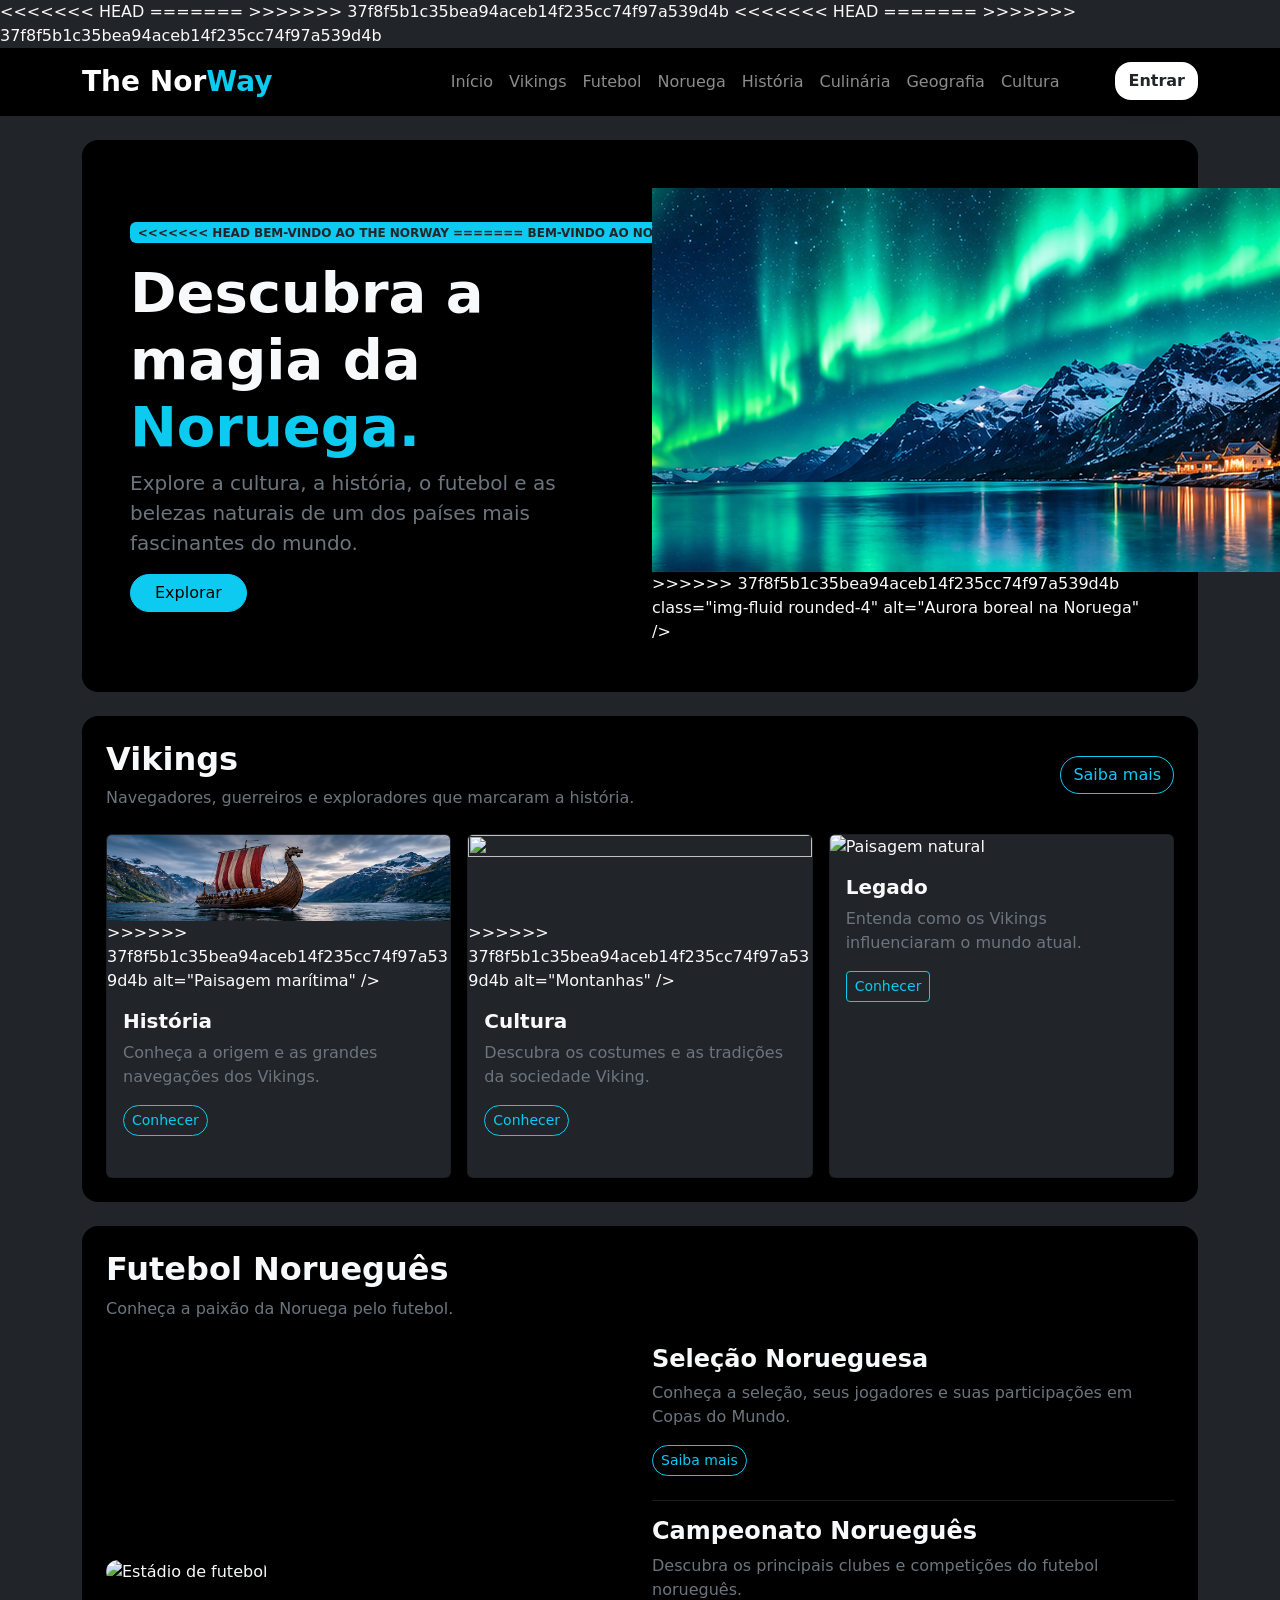
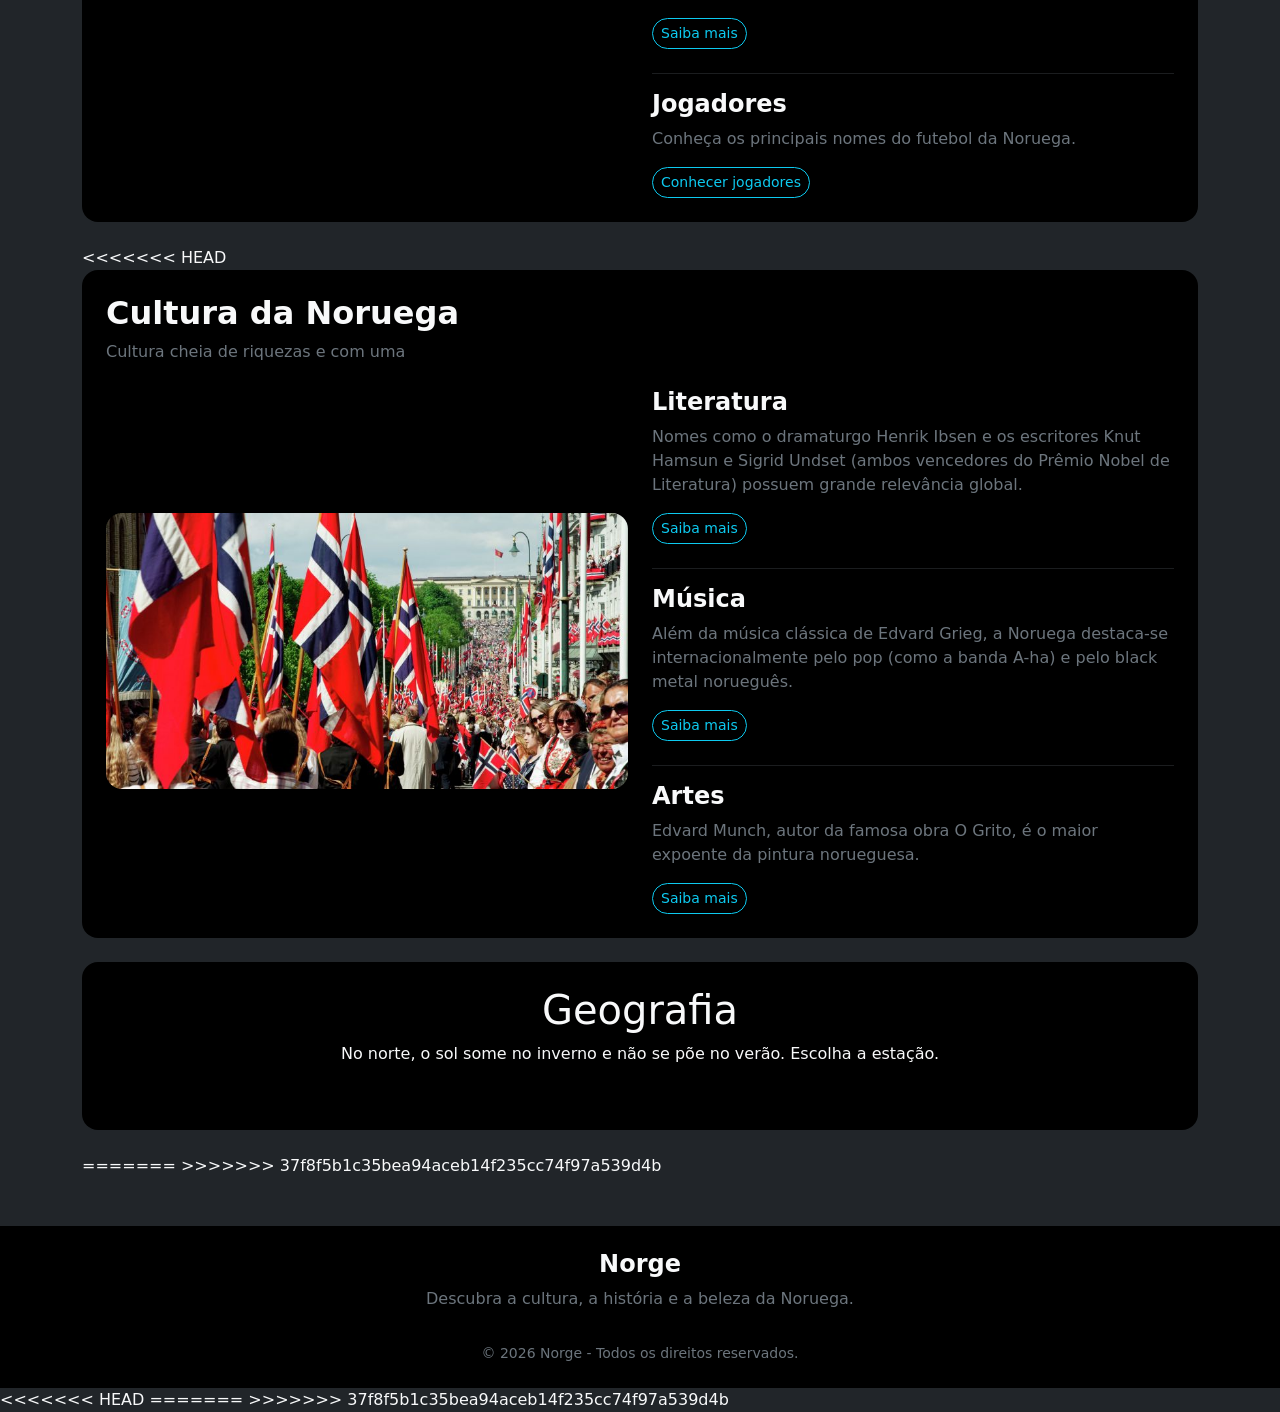
==== index.html @ 4874304b "Atualizando o site" ====
<!doctype html>
<html lang="pt-BR">
<head>
    <meta charset="UTF-8" />
    <meta name="viewport" content="width=device-width, initial-scale=1.0" />
<<<<<<< HEAD
    <title>The NorWay | Descubra a Noruega</title>
=======
    <title>Norge | Descubra a Noruega</title>
>>>>>>> 37f8f5b1c35bea94aceb14f235cc74f97a539d4b
    <link
    href="./bootstrap/css/bootstrap.min.css"
    rel="stylesheet"
    />
    <link rel="stylesheet" href="./assets/css/style.css">
<<<<<<< HEAD
    <link rel="preconnect" href="https://fonts.googleapis.com">
    <link rel="preconnect" href="https://fonts.gstatic.com" crossorigin>
    <link href="https://fonts.googleapis.com/css2?family=Bangers&family=Noto+Sans+Linear+B&display=swap" rel="stylesheet">
=======
>>>>>>> 37f8f5b1c35bea94aceb14f235cc74f97a539d4b
</head>
<body class="bg-dark text-light">
    <!-- MENU -->
    <nav class="navbar navbar-expand-lg navbar-dark bg-black">
    <div class="container">
        <a class="navbar-brand fw-bold fs-3" href="#inicio">
        <i class="bi bi-compass text-info"></i>
        <span>The Nor<span class="text-info">Way</span>
        </a>

        <button
        class="navbar-toggler"
        type="button"
        data-bs-toggle="collapse"
        data-bs-target="#menu"
        >
        <span class="navbar-toggler-icon"></span>
        </button>

        <div class="collapse navbar-collapse" id="menu">
        <ul class="navbar-nav ms-auto">
            <li class="nav-item">
            <a class="nav-link" href="#inicio">Início</a>
            </li>
            <li class="nav-item">
            <a class="nav-link" href="#vikings">Vikings</a>
            </li>
            <li class="nav-item">
            <a class="nav-link" href="#futebol">Futebol</a>
            </li>
            <li class="nav-item">
            <a class="nav-link" href="#noruega">Noruega</a>
            </li>
            <li class="nav-item">
            <a class="nav-link" href="#historia">História</a>
            </li>
            <li class="nav-item">
                <a href="#Culinaria" class="nav-link">Culinária</a>
            </li>
            <li class="nav-item">
                <a href="#geografia" class="nav-link">Geografia</a>
            </li>
            <li class="nav-item">
                <a href="#cultura" class="nav-link">Cultura</a>
            </li>
            <li class="nav-item">
                <a id="botaoEntrar"
        href="./criarConta.html"
        class="entrar btn shadow bg-white rounded-4 fw-bold ms-5">
        Entrar
    </a>
    <!-- Aparece quando está logado -->
    <div class="dropdown" id="areaUsuario" style="display: none;">
        <button class="icone-usuario"
            type="button"
            data-bs-toggle="dropdown"
            aria-expanded="false"
            aria-label="Abrir menu do usuário">
            <i class="bi bi-person"></i>
    </button>
        <div class="dropdown-menu dropdown-menu-end p-3 menu-usuario">
            <h6 id="nomeCliente">Olá!</h6>
            <p id="emailCliente" class="text-muted small"></p>
            <hr>
            <button class="dropdown-item text-danger"
                type="button"
                onclick="sairDaConta()">
                <i class="bi bi-box-arrow-right me-2"></i>
                Sair da conta
            </button>
            </li>
        </ul>
        </div>
    </div>
    </nav>
    <main class="container my-4">
    <!-- BANNER PRINCIPAL -->
    <section id="inicio" class="bg-black rounded-4 p-4 p-md-5 mb-4">
        <div class="row align-items-center g-4">
        <div class="col-md-6">
            <span class="badge bg-info text-dark mb-3">
<<<<<<< HEAD
            BEM-VINDO AO THE NORWAY
=======
            BEM-VINDO AO NORGE
>>>>>>> 37f8f5b1c35bea94aceb14f235cc74f97a539d4b
            </span>
            <h1 class="display-4 fw-bold">
            Descubra a magia da
            <span class="text-info">Noruega.</span>
            </h1>
            <p class="text-secondary fs-5">
            Explore a cultura, a história, o futebol e as belezas naturais de
            um dos países mais fascinantes do mundo.
            </p>
            <a href="#vikings" class="btn btn-info rounded-pill px-4">
            Explorar <i class="bi bi-arrow-right"></i>
            </a>
        </div>
        <div class="col-md-6">
            <img
<<<<<<< HEAD
            src="./assets/img/01_aurora_boreal_no_fiorde.png"
=======
            src="https://images.unsplash.com/photo-1531366936337-7c912a4589a7?auto=format&fit=crop&w=1000&q=80"
>>>>>>> 37f8f5b1c35bea94aceb14f235cc74f97a539d4b
            class="img-fluid rounded-4"
            alt="Aurora boreal na Noruega"
            />
        </div>
        </div>
    </section>
    <!-- SEÇÃO VIKINGS -->
    <section id="vikings" class="bg-black rounded-4 p-4 mb-4">
        <div
        class="d-flex justify-content-between align-items-center flex-wrap gap-3 mb-4"
        >
        <div>
            <h2 class="fw-bold">
            <i class="bi bi-shield-shaded text-info"></i>
            Vikings
            </h2>
            <p class="text-secondary mb-0">
            Navegadores, guerreiros e exploradores que marcaram a história.
            </p>
        </div>
        <a href="#" class="btn btn-outline-info rounded-pill"> Saiba mais </a>
        </div>
        <div class="row g-3">
        <div class="col-12 col-md-4">
            <div class="card bg-dark text-light h-100">
            <img
<<<<<<< HEAD
                src="./assets/img/02_navio_viking_no_fiorde.png"
                class="card-img-top h-25"
=======
                src="https://images.unsplash.com/photo-1518837695005-2083093ee35b?auto=format&fit=crop&w=700&q=80"
                class="card-img-top"
>>>>>>> 37f8f5b1c35bea94aceb14f235cc74f97a539d4b
                alt="Paisagem marítima"
            />
            <div class="card-body">
                <h5 class="card-title fw-bold">História</h5>
                <p class="card-text text-secondary">
                Conheça a origem e as grandes navegações dos Vikings.
                </p>
                <a href="#" class="btn btn-outline-info btn-sm rounded-pill"> Conhecer </a>
            </div>
            </div>
        </div>
        <div class="col-12 col-md-4">
            <div class="card bg-dark text-light h-100">
            <img
                src="https://images.unsplash.com/photo-1519681393784-d120267933ba?auto=format&fit=crop&w=700&q=80"
<<<<<<< HEAD
                class="card-img-top h-25"
=======
                class="card-img-top"
>>>>>>> 37f8f5b1c35bea94aceb14f235cc74f97a539d4b
                alt="Montanhas"
            />
            <div class="card-body">
                <h5 class="card-title fw-bold">Cultura</h5>
                <p class="card-text text-secondary">
                Descubra os costumes e as tradições da sociedade Viking.
                </p>
                <a href="#" class="btn btn-outline-info btn-sm rounded-pill"> Conhecer </a>
            </div>
            </div>
        </div>
        <div class="col-12 col-md-4">
            <div class="card bg-dark text-light h-100">
            <img
                src="https://images.unsplash.com/photo-1500530855697-b586d89ba3ee?auto=format&fit=crop&w=700&q=80"
                class="card-img-top"
                alt="Paisagem natural"
            />
            <div class="card-body">
                <h5 class="card-title fw-bold">Legado</h5>
                <p class="card-text text-secondary">
                Entenda como os Vikings influenciaram o mundo atual.
                </p>
                <a href="#" class="btn btn-outline-info btn-sm"> Conhecer </a>
            </div>
            </div>
        </div>
        </div>
    </section>
    <!-- SEÇÃO FUTEBOL -->
    <section id="futebol" class="bg-black rounded-4 p-4 mb-4">
        <div class="mb-4">
        <h2 class="fw-bold">
            <i class="bi bi-dribbble text-info"></i>
            Futebol Norueguês
        </h2>
        <p class="text-secondary">
            Conheça a paixão da Noruega pelo futebol.
        </p>
        </div>
        <div class="row align-items-center g-4">
        <div class="col-md-6">
            <img
            src="https://images.unsplash.com/photo-1522778119026-d647f0596c20?auto=format&fit=crop&w=1000&q=80"
            class="img-fluid rounded-4"
            alt="Estádio de futebol"
            />
        </div>
        <div class="col-md-6">
            <div class="mb-4">
            <h4 class="fw-bold">Seleção Norueguesa</h4>
            <p class="text-secondary">
                Conheça a seleção, seus jogadores e suas participações em Copas
                do Mundo.
            </p>
            <a href="#" class="btn btn-outline-info btn-sm rounded-pill"> Saiba mais </a>
            </div>
            <hr class="border-secondary" />
            <div class="mb-4">
            <h4 class="fw-bold">Campeonato Norueguês</h4>
            <p class="text-secondary">
                Descubra os principais clubes e competições do futebol
                norueguês.
            </p>
            <a href="#" class="btn btn-outline-info btn-sm rounded-pill"> Saiba mais </a>
            </div>
            <hr class="border-secondary" />
            <div>
            <h4 class="fw-bold">Jogadores</h4>
            <p class="text-secondary">
                Conheça os principais nomes do futebol da Noruega.
            </p>
            <a href="./jogadores.html" class="btn btn-outline-info btn-sm rounded-pill">
                Conhecer jogadores
            </a>
            </div>
        </div>
        </div>
    </section>
<<<<<<< HEAD
    <section id="cultura" class="bg-black rounded-4 p-4 mb-4">
        <div class="mb-4">
        <h2 class="fw-bold">
            <i class="bi bi-dribbble text-info"></i>
            Cultura da Noruega
        </h2>
        <p class="text-secondary">
            Cultura cheia de riquezas e com uma
        </p>
        </div>
        <div class="row align-items-center g-4">
        <div class="col-md-6">
            <img
            src="./assets/img/17demaio.jpg"
            class="img-fluid rounded-4"
            alt="Estádio de futebol"
            />
        </div>
        <div class="col-md-6">
            <div class="mb-4">
            <h4 class="fw-bold">Literatura</h4>
            <p class="text-secondary">
                Nomes como o dramaturgo Henrik Ibsen e os escritores Knut Hamsun e Sigrid Undset (ambos vencedores do Prêmio Nobel de Literatura) possuem grande relevância global.
            </p>
            <a href="./Literatura.html" class="btn btn-outline-info btn-sm rounded-pill"> Saiba mais </a>
            </div>
            <hr class="border-secondary" />
            <div class="mb-4">
            <h4 class="fw-bold">Música</h4>
            <p class="text-secondary">
                Além da música clássica de Edvard Grieg, a Noruega destaca-se internacionalmente pelo pop (como a banda A-ha) e pelo black metal norueguês.
            </p>
            <a href="#" class="btn btn-outline-info btn-sm rounded-pill"> Saiba mais </a>
            </div>
            <hr class="border-secondary" />
            <div>
            <h4 class="fw-bold">Artes</h4>
            <p class="text-secondary">
                Edvard Munch, autor da famosa obra O Grito, é o maior expoente da pintura norueguesa.
            </p>
            <a href="" class="btn btn-outline-info btn-sm rounded-pill">
                Saiba mais
            </a>
            </div>
        </div>
        </div>
    </section>
    <section class="bg-black rounded-4 p-4 mb-4">
        <div class="mb-4">
            <div class="d-flex justify-content-center align-items-center">
                <h1 class="">Geografia</h1>
            </div>
            <div class="justify-content-center d-flex">
                <p>No norte, o sol some no inverno e não se põe no verão. Escolha a estação.</p>
            </div>
            <div class="card-body">

            </div>
        </div>
    </section>
=======
>>>>>>> 37f8f5b1c35bea94aceb14f235cc74f97a539d4b
    <!-- CONTINUE AQUI:
            NORUEGA NO GERAL
            HISTÓRIA
            JOGADORES
        -->
    </main>
    <!-- RODAPÉ -->
    <footer class="bg-black text-center p-4 mt-5">
    <h4 class="fw-bold"><i class="bi bi-compass text-info"></i> Norge</h4>
    <p class="text-secondary mb-3">
        Descubra a cultura, a história e a beleza da Noruega.
    </p>
    <div class="d-flex justify-content-center gap-4 mb-3">
        <a href="#" class="text-light">
        <i class="bi bi-instagram fs-4"></i>
        </a>
        <a href="#" class="text-light">
        <i class="bi bi-youtube fs-4"></i>
        </a>
        <a href="#" class="text-light">
        <i class="bi bi-twitter-x fs-4"></i>
        </a>
    </div>
    <p class="text-secondary small mb-0">
        © 2026 Norge - Todos os direitos reservados.
    </p>
    </footer>
<<<<<<< HEAD
    <script src="./assets/js/script.js"></script>
=======
>>>>>>> 37f8f5b1c35bea94aceb14f235cc74f97a539d4b
</body>
</html>
---- assets/css/style.css ----
<<<<<<< HEAD
body{
    background-color: #212221;
}
.image{
    height: 25rem;
}
.noto-sans-linear-b-regular {
    font-family: "Noto Sans Linear B", sans-serif;
    font-weight: 400;
    font-style: normal;
}
.titulo{
    font-family: "Bangers", system-ui;
    font-size: 5rem;
}
.bangers-regular {
    font-family: "Bangers", system-ui;
    font-weight: 400;
    font-style: normal;
}
.fonte{
    font-family: "Oswald", sans-serif;
    font-size: 1em;
}
.lin{
    background-color: black;
    height: 15px;
}
.bbh-bogle-regular {
    font-family: "BBH Bogle", sans-serif;
    font-weight: 400;
    font-style: normal;
}
.fonte02{
    font-family: "BBH Bogle", sans-serif;  
}
.botaoInicio{
    cursor: pointer;
}
=======
>>>>>>> 37f8f5b1c35bea94aceb14f235cc74f97a539d4b
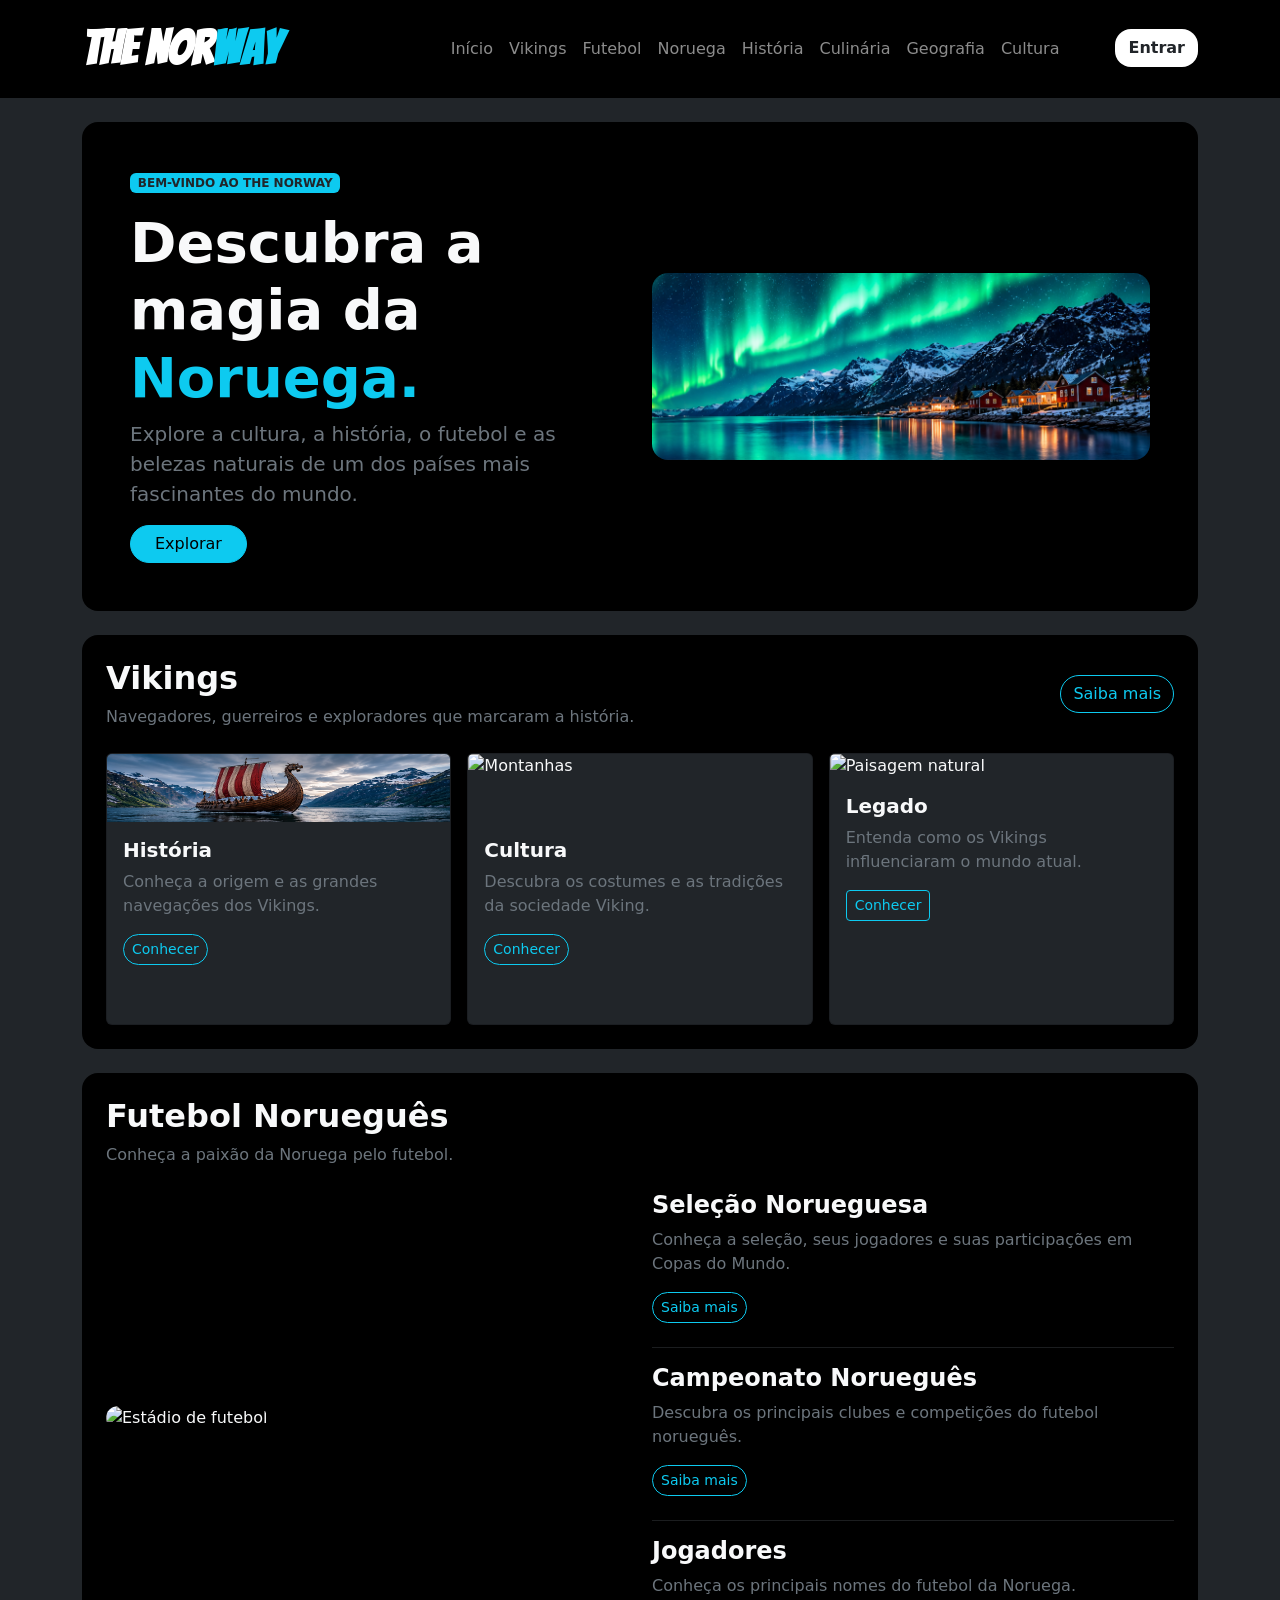
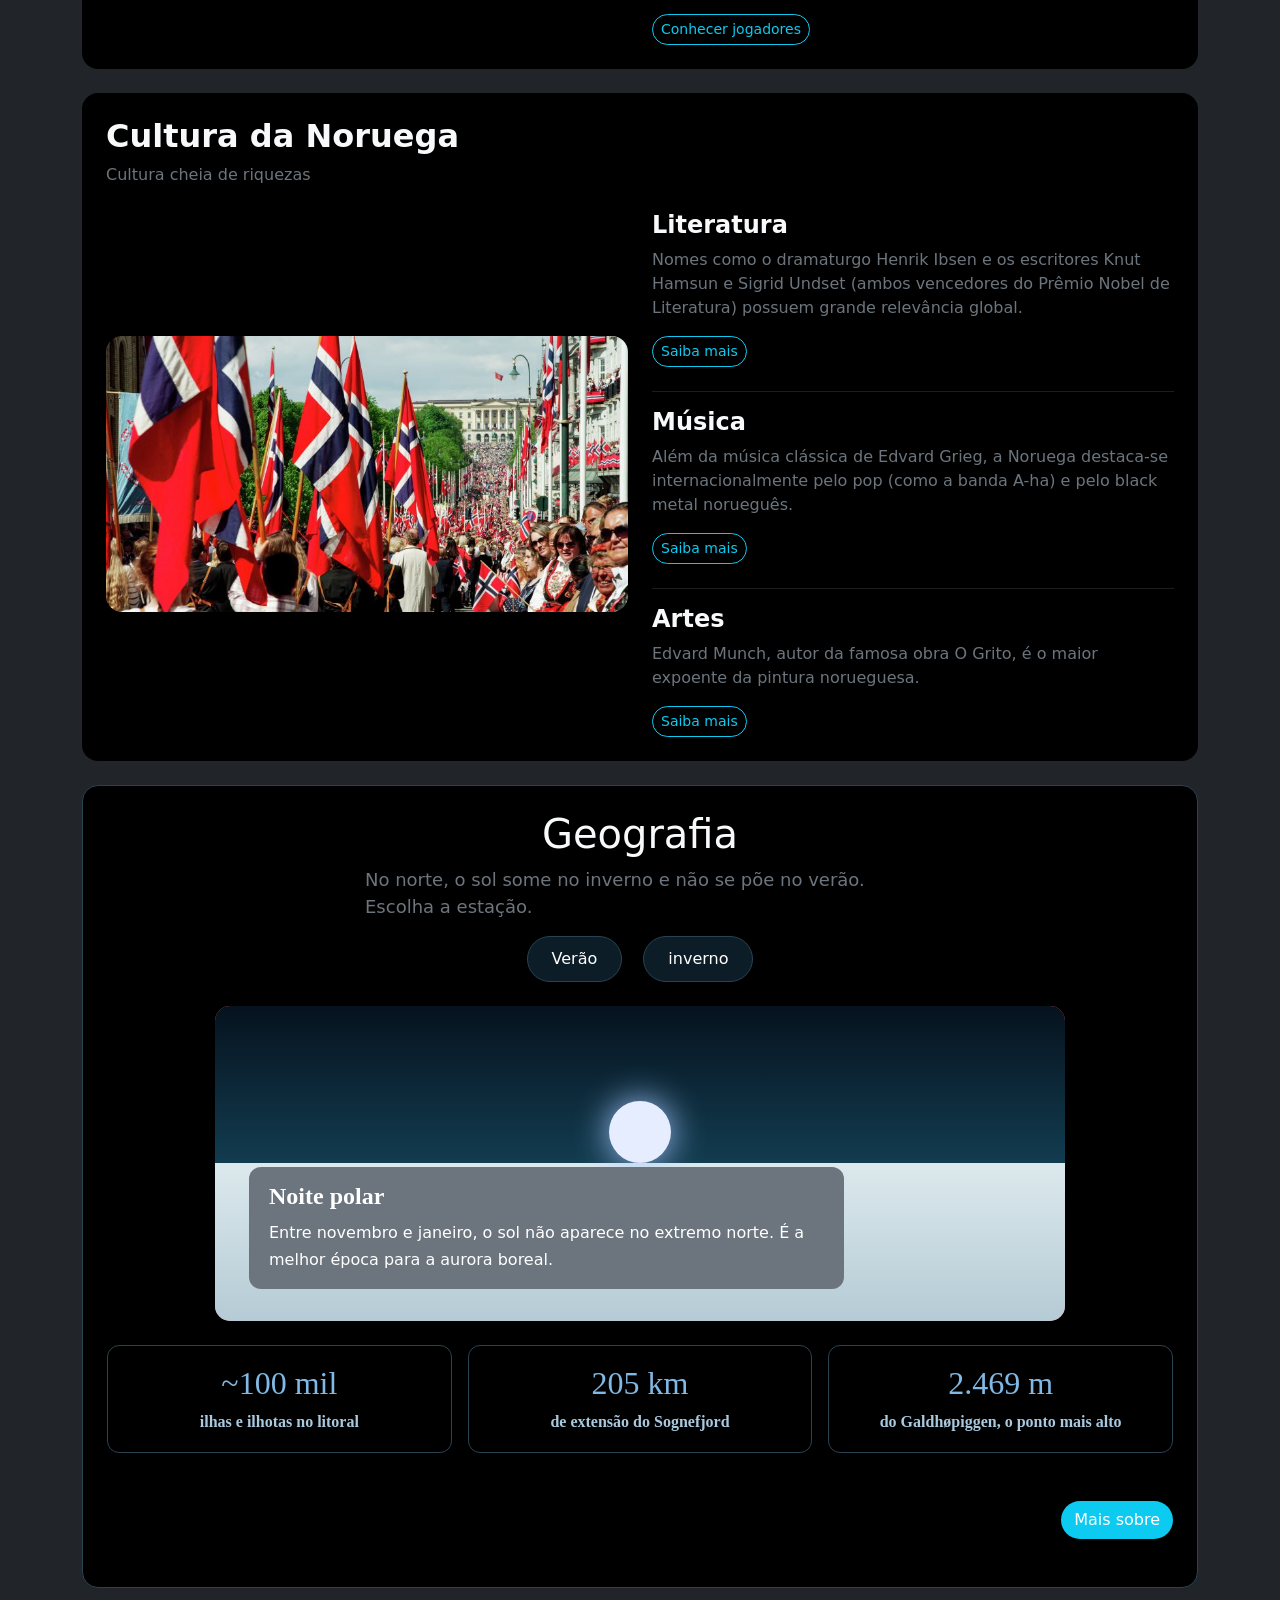
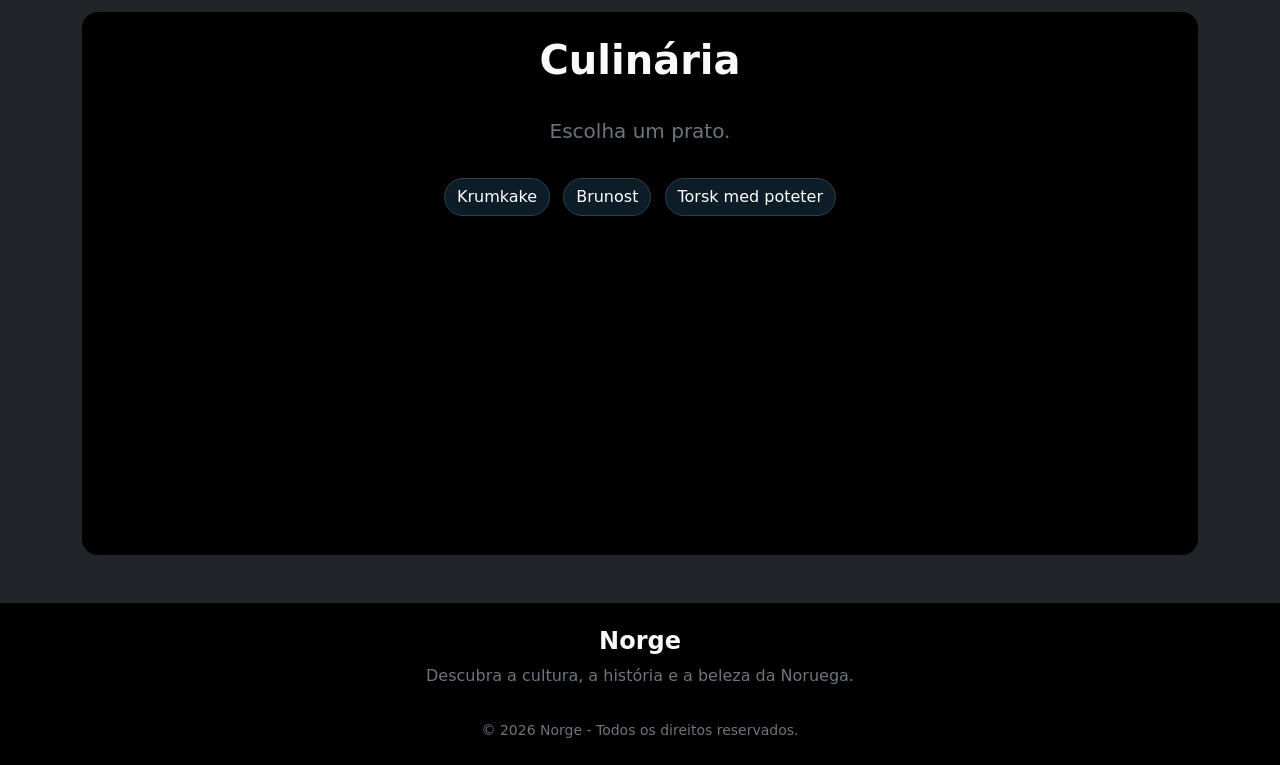
==== commit da78cfd3: "Atualizando site" ====
--- a/index.html
+++ b/index.html
@@ -3,22 +3,12 @@
 <head>
     <meta charset="UTF-8" />
     <meta name="viewport" content="width=device-width, initial-scale=1.0" />
-<<<<<<< HEAD
     <title>The NorWay | Descubra a Noruega</title>
-=======
-    <title>Norge | Descubra a Noruega</title>
->>>>>>> 37f8f5b1c35bea94aceb14f235cc74f97a539d4b
-    <link
-    href="./bootstrap/css/bootstrap.min.css"
-    rel="stylesheet"
-    />
+    <link rel="stylesheet" href="./bootstrap/css/bootstrap.min.css">
     <link rel="stylesheet" href="./assets/css/style.css">
-<<<<<<< HEAD
     <link rel="preconnect" href="https://fonts.googleapis.com">
     <link rel="preconnect" href="https://fonts.gstatic.com" crossorigin>
     <link href="https://fonts.googleapis.com/css2?family=Bangers&family=Noto+Sans+Linear+B&display=swap" rel="stylesheet">
-=======
->>>>>>> 37f8f5b1c35bea94aceb14f235cc74f97a539d4b
 </head>
 <body class="bg-dark text-light">
     <!-- MENU -->
@@ -26,7 +16,7 @@
     <div class="container">
         <a class="navbar-brand fw-bold fs-3" href="#inicio">
         <i class="bi bi-compass text-info"></i>
-        <span>The Nor<span class="text-info">Way</span>
+        <span class="titulodoInicio">The Nor<span class="text-info">Way</span>
         </a>
 
         <button
@@ -100,11 +90,7 @@
         <div class="row align-items-center g-4">
         <div class="col-md-6">
             <span class="badge bg-info text-dark mb-3">
-<<<<<<< HEAD
             BEM-VINDO AO THE NORWAY
-=======
-            BEM-VINDO AO NORGE
->>>>>>> 37f8f5b1c35bea94aceb14f235cc74f97a539d4b
             </span>
             <h1 class="display-4 fw-bold">
             Descubra a magia da
@@ -120,11 +106,7 @@
         </div>
         <div class="col-md-6">
             <img
-<<<<<<< HEAD
             src="./assets/img/01_aurora_boreal_no_fiorde.png"
-=======
-            src="https://images.unsplash.com/photo-1531366936337-7c912a4589a7?auto=format&fit=crop&w=1000&q=80"
->>>>>>> 37f8f5b1c35bea94aceb14f235cc74f97a539d4b
             class="img-fluid rounded-4"
             alt="Aurora boreal na Noruega"
             />
@@ -151,13 +133,8 @@
         <div class="col-12 col-md-4">
             <div class="card bg-dark text-light h-100">
             <img
-<<<<<<< HEAD
                 src="./assets/img/02_navio_viking_no_fiorde.png"
                 class="card-img-top h-25"
-=======
-                src="https://images.unsplash.com/photo-1518837695005-2083093ee35b?auto=format&fit=crop&w=700&q=80"
-                class="card-img-top"
->>>>>>> 37f8f5b1c35bea94aceb14f235cc74f97a539d4b
                 alt="Paisagem marítima"
             />
             <div class="card-body">
@@ -173,11 +150,7 @@
             <div class="card bg-dark text-light h-100">
             <img
                 src="https://images.unsplash.com/photo-1519681393784-d120267933ba?auto=format&fit=crop&w=700&q=80"
-<<<<<<< HEAD
                 class="card-img-top h-25"
-=======
-                class="card-img-top"
->>>>>>> 37f8f5b1c35bea94aceb14f235cc74f97a539d4b
                 alt="Montanhas"
             />
             <div class="card-body">
@@ -257,7 +230,6 @@
         </div>
         </div>
     </section>
-<<<<<<< HEAD
     <section id="cultura" class="bg-black rounded-4 p-4 mb-4">
         <div class="mb-4">
         <h2 class="fw-bold">
@@ -265,7 +237,7 @@
             Cultura da Noruega
         </h2>
         <p class="text-secondary">
-            Cultura cheia de riquezas e com uma
+            Cultura cheia de riquezas 
         </p>
         </div>
         <div class="row align-items-center g-4">
@@ -305,28 +277,98 @@
         </div>
         </div>
     </section>
-    <section class="bg-black rounded-4 p-4 mb-4">
+    <section class="bg-black rounded-4 p-4 mb-4 geografia">
         <div class="mb-4">
             <div class="d-flex justify-content-center align-items-center">
-                <h1 class="">Geografia</h1>
+                <h1 class="titulo-geografia">Geografia</h1>
             </div>
             <div class="justify-content-center d-flex">
-                <p>No norte, o sol some no inverno e não se põe no verão. Escolha a estação.</p>
-            </div>
-            <div class="card-body">
-
-            </div>
-        </div>
-    </section>
-=======
->>>>>>> 37f8f5b1c35bea94aceb14f235cc74f97a539d4b
+                <p class="descricao-geografia text-secondary">No norte, o sol some no inverno e não se põe no verão. Escolha a estação.</p>
+            </div>
+            <div class="d-flex justify-content-center align-items-center">
+                <div class="mt-3 gap-4 mb-4">
+                    <button class="verao btn btn-estacao rounded-pill text-white me-3" id="btnVerao" onclick="mudarEstacao('verao')">Verão</button>
+                    <button class="inverno btn btn-estacao rounded-pill text-white" id="btnInverno" onclick="mudarEstacao('inverno')">inverno</button>
+                </div>
+            </div>
+            <!-- CENÁRIO -->
+    <div id="cenario" class="cenario inverno">
+
+        <div class="ceu"></div>
+        <div class="mar"></div>
+
+        <div class="astro"></div>
+
+        <div class="informacao bg-secondary">
+            <h4 id="tituloCenario">Noite polar</h4>
+
+            <p id="textoCenario">
+                Entre novembro e janeiro, o sol não aparece no extremo norte.
+                É a melhor época para a aurora boreal.
+            </p>
+        </div>
+
+    </div>
+
+    <!-- CARDS -->
+    <div class="row g-3 mt-2">
+
+        <div class="col-12 col-md-4">
+            <div class="card-geografia">
+                <h2>~100 mil</h2>
+                <p>ilhas e ilhotas no litoral</p>
+            </div>
+        </div>
+
+        <div class="col-12 col-md-4">
+            <div class="card-geografia">
+                <h2>205 km</h2>
+                <p>de extensão do Sognefjord</p>
+            </div>
+        </div>
+
+        <div class="col-12 col-md-4">
+            <div class="card-geografia">
+                <h2 class="">2.469 m</h2>
+                <p>do Galdhøpiggen, o ponto mais alto</p>
+            </div>
+        </div>
+        </div>
+        <div class="d-flex justify-content-end align-items-end mt-5">
+            <a class="btn rounded-pill text-white bg-info">Mais sobre</a>
+        </div>
+    </section>
+    <section id="#Culinaria" class="bg-black rounded-4 p-4 mb-4">
+        <div class="mb-4 d-flex justify-content-center align-items-center">
+            <h1 class="fw-bolder">Culinária</h1>
+        </div>
+        <div class="mb-2 d-flex justify-content-center align-items-center">
+            <p class="escolherCulinaria fs-5 text-secondary">Escolha um prato.</p>
+        </div>
+        <div class="d-flex justify-content-center align-items-center ">
+            <div class="mt-2">
+                <button class="comidasTopicos btn rounded-pill text-white me-2" id="btnKrukake" onclick="mudarComida('Krumkake')">Krumkake</button>
+                <button class="comidasTopicos btn rounded-pill text-white" id="btnBrunost" onclick="mudarComida('Brunost')">Brunost</button>
+                <button class="comidasTopicos btn rounded-pill text-white ms-2" id="btnTorsk" onclick="mudarComida('Torsk')">Torsk med poteter</button>
+            </div>
+        </div>
+        <div class="col-6">
+            <div class="cenario" id="cenario">
+                <img src="" alt="" class="imagemComida img-fluid object-fit-contain" id="imagemComida">
+            </div>
+        </div>
+        <div class="col-6">
+            <div class="">
+                
+            </div>
+        </div>
+    </section>
     <!-- CONTINUE AQUI:
             NORUEGA NO GERAL
             HISTÓRIA
             JOGADORES
         -->
     </main>
-    <!-- RODAPÉ -->
     <footer class="bg-black text-center p-4 mt-5">
     <h4 class="fw-bold"><i class="bi bi-compass text-info"></i> Norge</h4>
     <p class="text-secondary mb-3">
@@ -347,9 +389,6 @@
         © 2026 Norge - Todos os direitos reservados.
     </p>
     </footer>
-<<<<<<< HEAD
     <script src="./assets/js/script.js"></script>
-=======
->>>>>>> 37f8f5b1c35bea94aceb14f235cc74f97a539d4b
 </body>
 </html>
--- a/assets/css/style.css
+++ b/assets/css/style.css
@@ -1,4 +1,6 @@
-<<<<<<< HEAD
+:root{
+    font-family: Georgia, serif;
+}
 body{
     background-color: #212221;
 }
@@ -13,6 +15,10 @@
 .titulo{
     font-family: "Bangers", system-ui;
     font-size: 5rem;
+}
+.titulodoInicio{
+    font-family: "Bangers", system-ui;
+    font-size: 3rem;
 }
 .bangers-regular {
     font-family: "Bangers", system-ui;
@@ -38,5 +44,150 @@
 .botaoInicio{
     cursor: pointer;
 }
-=======
->>>>>>> 37f8f5b1c35bea94aceb14f235cc74f97a539d4b
+.verao{
+    background-color: #e75e6b;
+}
+.inverno{
+    background-color: #e75e6b;
+}
+.geografia {
+    background-color: #142632;
+    border: 1px solid #294352;
+}
+
+.card-geografia h2 {
+    color: #80b9e5;
+}
+.card-geografia{
+    font-family: Georgia, serif;
+    font-weight: bold;
+}
+
+.descricao-geografia {
+    color: #a9c9df;
+    font-size: 18px;
+    max-width: 550px;
+    margin: auto;
+}
+
+.btn-estacao {
+    border: 1px solid #294352;
+    border-radius: 50px;
+    padding: 10px 24px;
+    color: white;
+    background: #0d1d27;
+}
+
+.btn-estacao.ativo {
+    background: #e75e6b;
+    color: white;
+    border-color: #e75e6b;
+}
+
+.cenario {
+    position: relative;
+    max-width: 850px;
+    height: 315px;
+    margin: auto;
+    border-radius: 15px;
+    overflow: hidden;
+    transition: background 0.5s;
+}
+
+.ceu, .mar {
+    position: absolute;
+    width: 100%;
+    height: 50%;
+    left: 0;
+    transition: background 0.5s;
+}
+
+.ceu {
+    top: 0;
+}
+
+.mar {
+    bottom: 0;
+}
+
+.astro {
+    position: absolute;
+    top: 40%;
+    left: 50%;
+    transform: translate(-50%, -50%);
+    width: 62px;
+    height: 62px;
+    border-radius: 50%;
+    transition: all 0.5s;
+}
+
+.informacao {
+    position: absolute;
+    bottom: 32px;
+    left: 4%;
+    width: 70%;
+    padding: 15px 20px;
+    border-radius: 12px;
+    color: white;
+    background: rgba(10, 38, 53, 0.8);
+}
+
+.informacao h4 {
+    font-family: Georgia, serif;
+    font-weight: bold;
+}
+
+.informacao p {
+    margin-bottom: 0;
+    line-height: 1.7;
+}
+
+/* VERÃO */
+.cenario.verao .ceu {
+    background: linear-gradient(#f9b44f, #ffdc91);
+}
+
+.cenario.verao .mar {
+    background: linear-gradient(#478ca9, #17506c);
+}
+
+.cenario.verao .astro {
+    background: #fff3bf;
+    box-shadow: 0 0 35px #fff3bf;
+}
+
+/* INVERNO */
+.cenario.inverno .ceu {
+    background: linear-gradient(#06121e, #123c50);
+}
+
+.cenario.inverno .mar {
+    background: linear-gradient(#dce9ed, #b5cbd5);
+}
+
+.cenario.inverno .astro {
+    background: #e5edff;
+    box-shadow: 0 0 35px #a8c9ff;
+}
+
+.card-geografia {
+    border: 1px solid #294352;
+    border-radius: 12px;
+    padding: 18px;
+    text-align: center;
+    height: 100%;
+}
+
+.card-geografia p {
+    color: #a9c9df;
+    margin-bottom: 0;
+}
+.comidasTopicos.ativo {
+    background: #e75e6b;
+    color: white;
+    border-color: #e75e6b;
+}
+.comidasTopicos{
+    background-color: #0d1d27;
+    border: 1px solid #294352;
+}
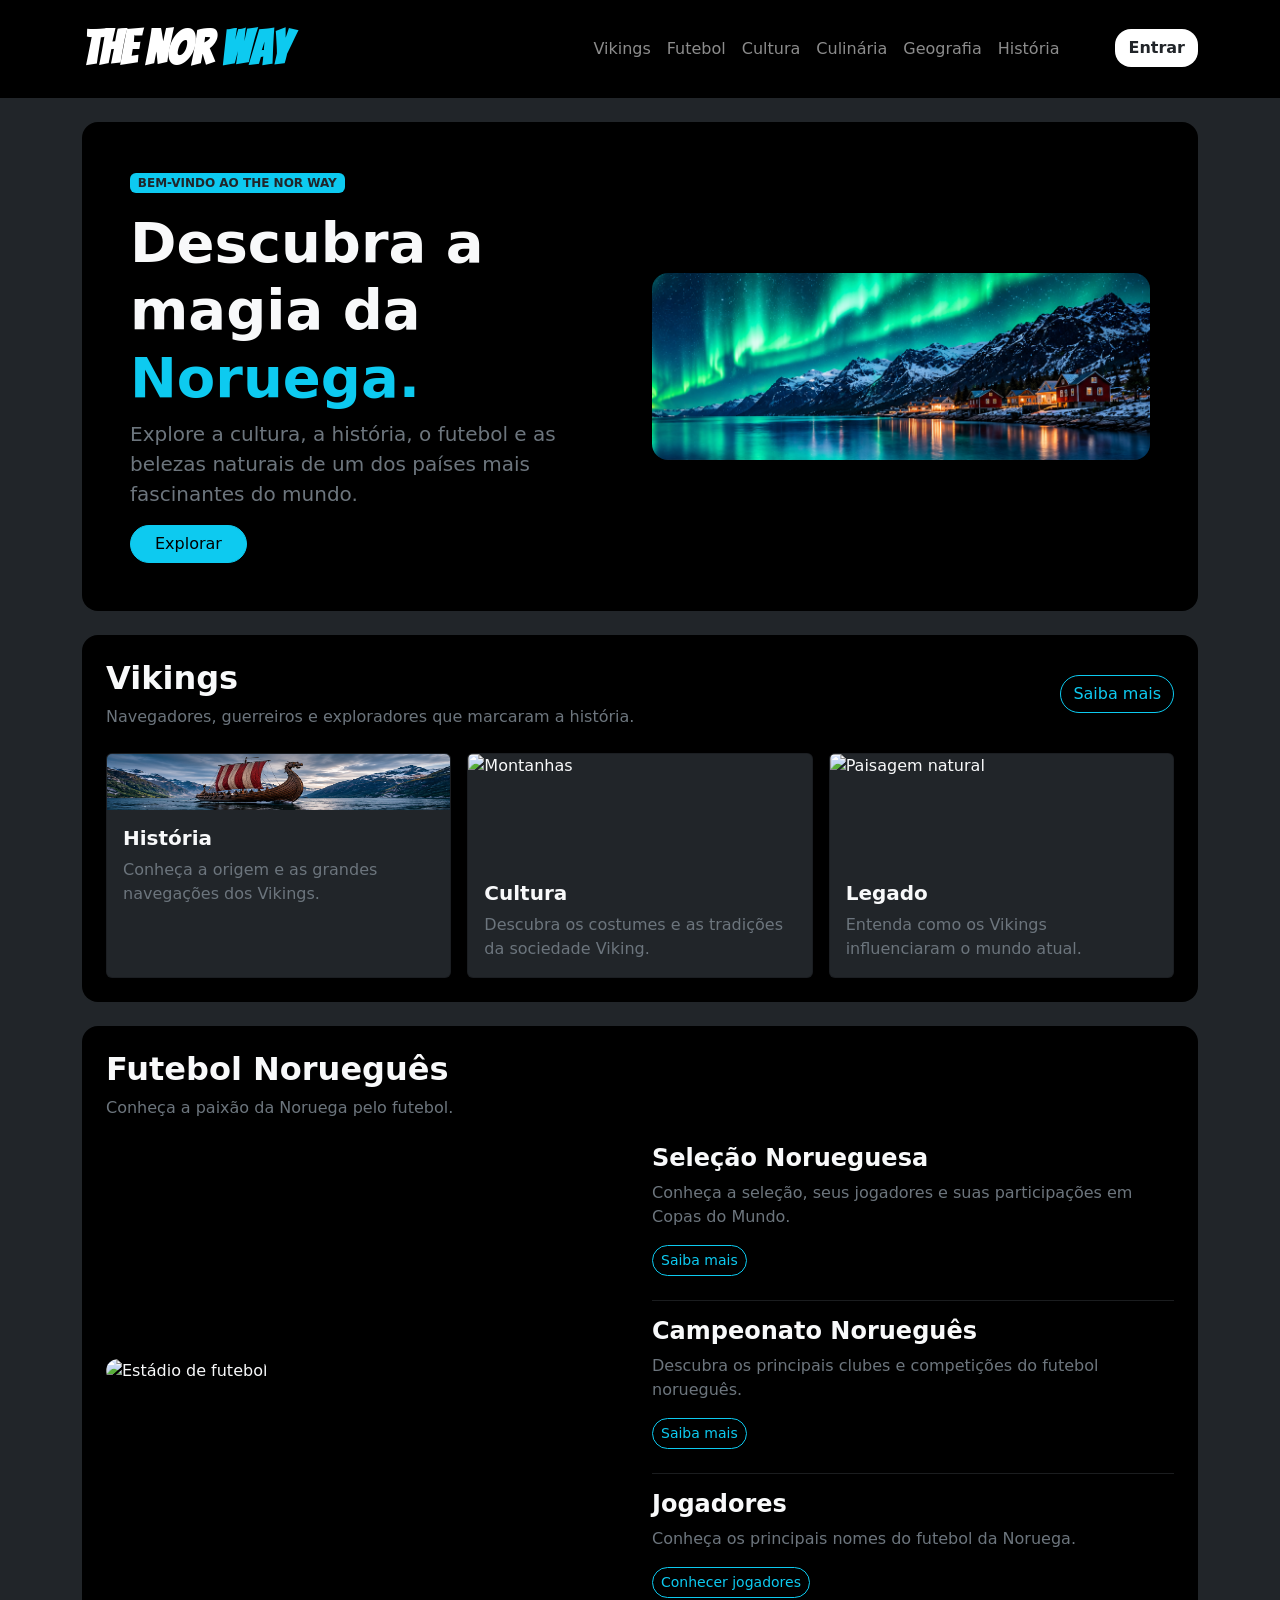
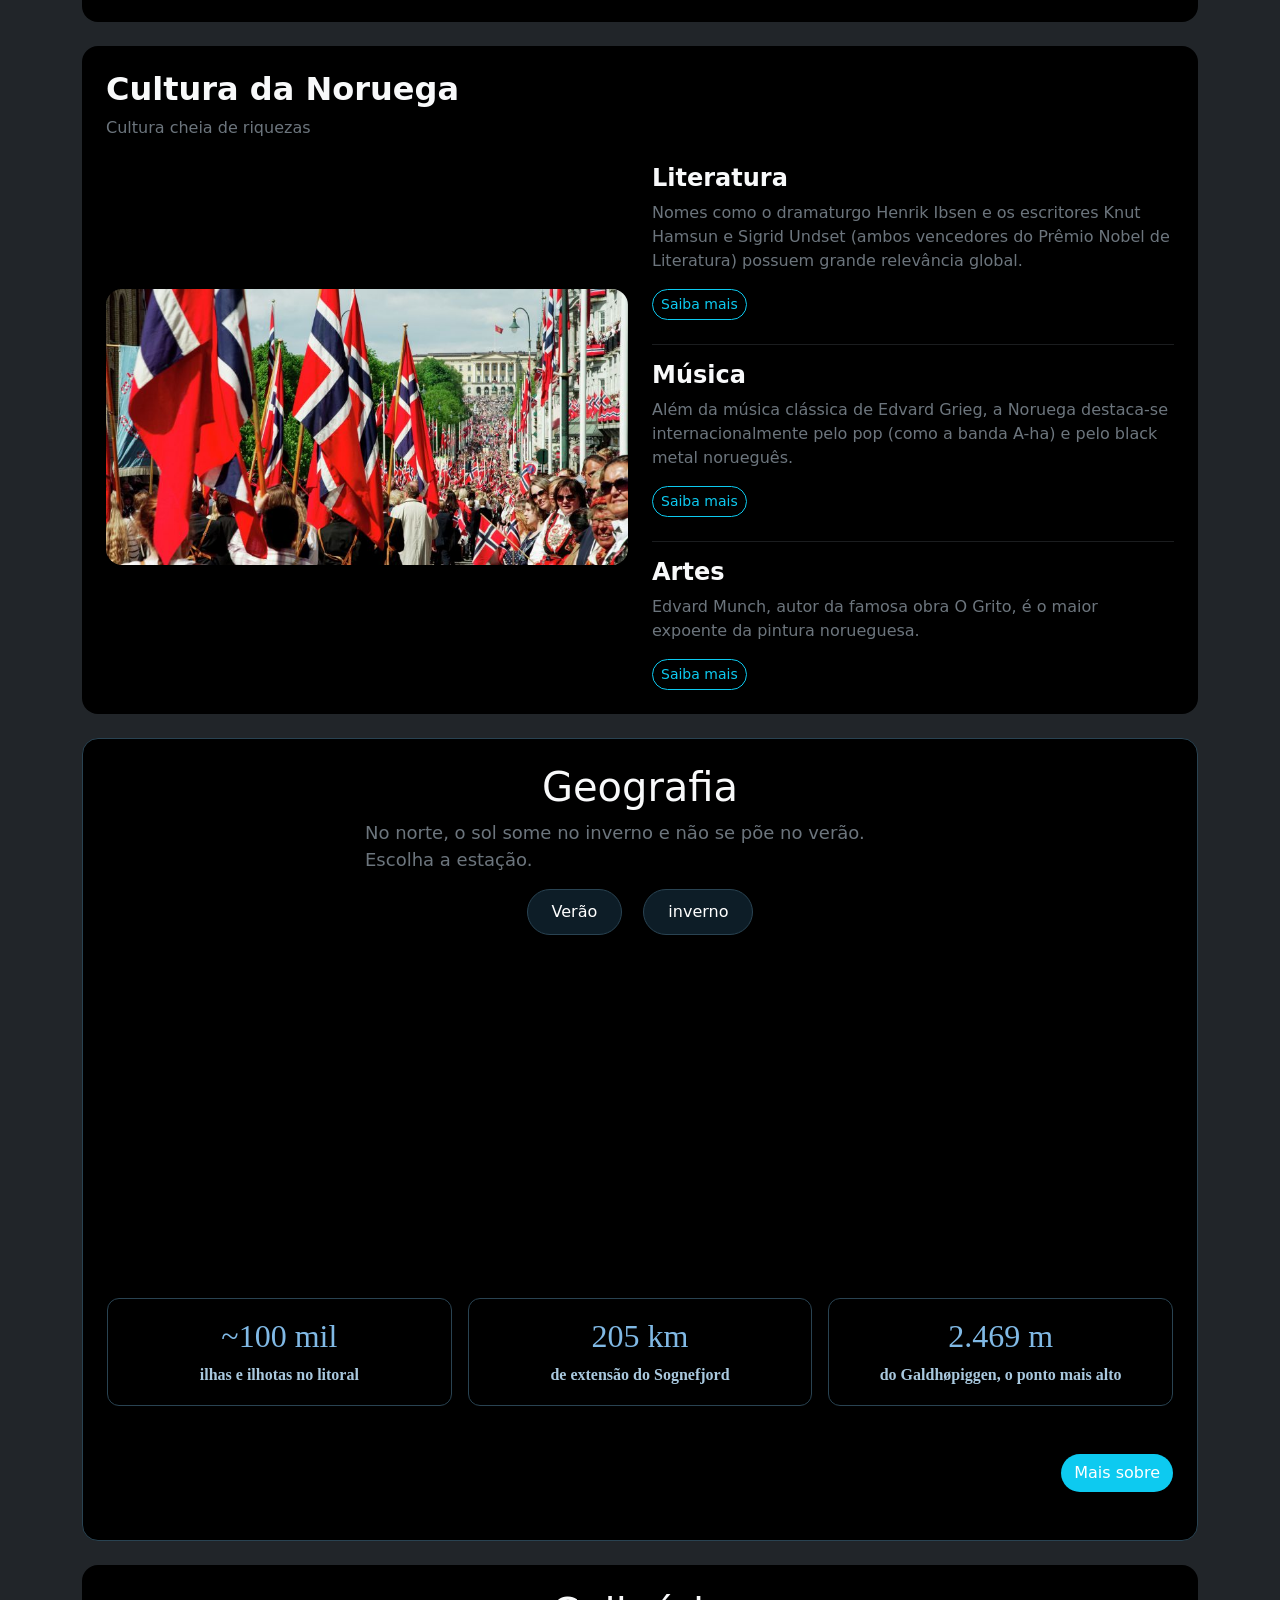
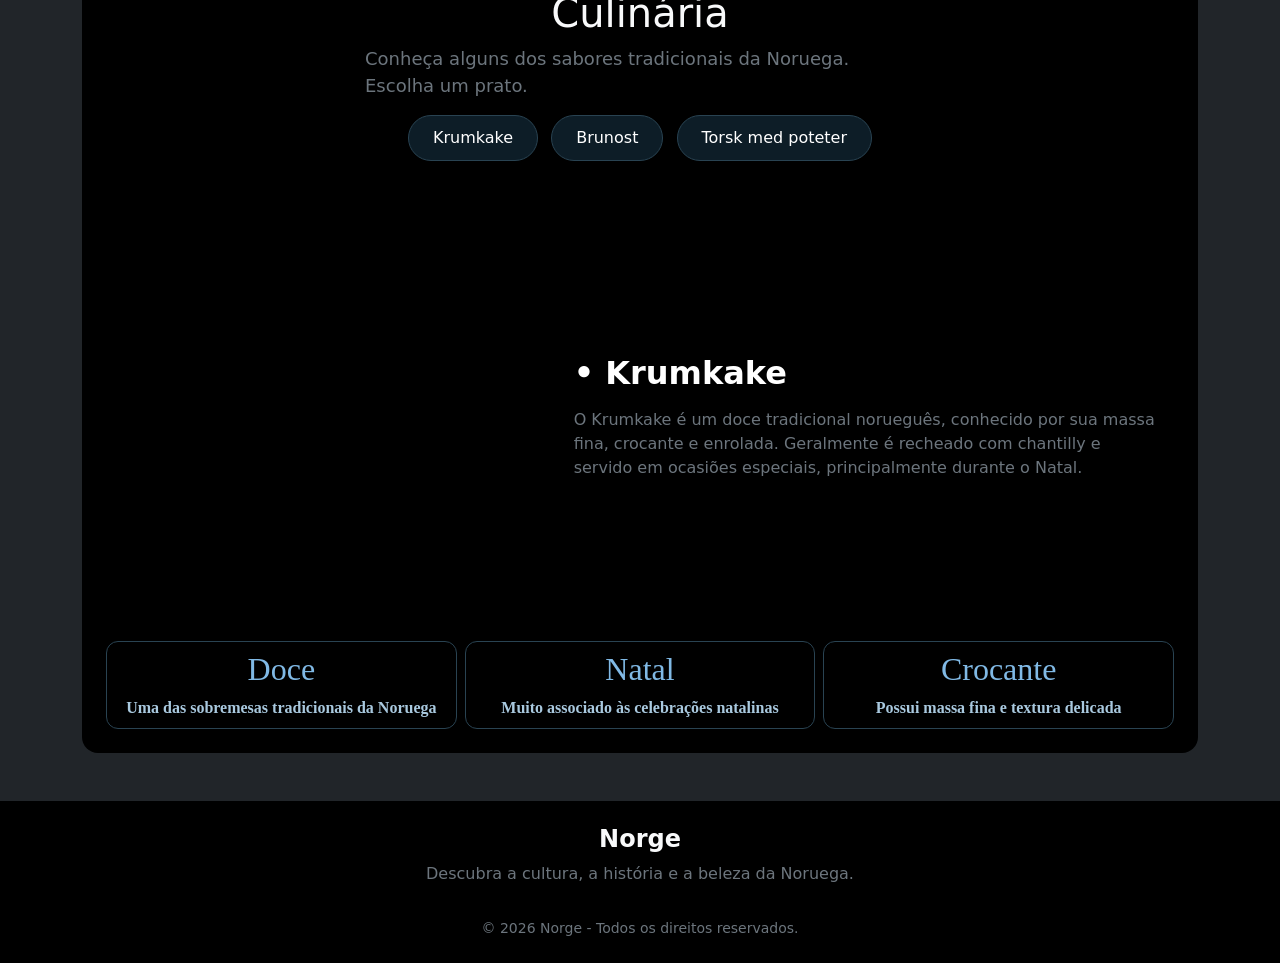
==== commit 5b7d0640: "Atualizando site" ====
--- a/index.html
+++ b/index.html
@@ -1,394 +1,436 @@
-<!doctype html>
-<html lang="pt-BR">
-<head>
-    <meta charset="UTF-8" />
-    <meta name="viewport" content="width=device-width, initial-scale=1.0" />
-    <title>The NorWay | Descubra a Noruega</title>
-    <link rel="stylesheet" href="./bootstrap/css/bootstrap.min.css">
-    <link rel="stylesheet" href="./assets/css/style.css">
-    <link rel="preconnect" href="https://fonts.googleapis.com">
-    <link rel="preconnect" href="https://fonts.gstatic.com" crossorigin>
-    <link href="https://fonts.googleapis.com/css2?family=Bangers&family=Noto+Sans+Linear+B&display=swap" rel="stylesheet">
-</head>
-<body class="bg-dark text-light">
-    <!-- MENU -->
-    <nav class="navbar navbar-expand-lg navbar-dark bg-black">
-    <div class="container">
-        <a class="navbar-brand fw-bold fs-3" href="#inicio">
-        <i class="bi bi-compass text-info"></i>
-        <span class="titulodoInicio">The Nor<span class="text-info">Way</span>
-        </a>
-
-        <button
-        class="navbar-toggler"
-        type="button"
-        data-bs-toggle="collapse"
-        data-bs-target="#menu"
-        >
-        <span class="navbar-toggler-icon"></span>
-        </button>
-
-        <div class="collapse navbar-collapse" id="menu">
-        <ul class="navbar-nav ms-auto">
-            <li class="nav-item">
-            <a class="nav-link" href="#inicio">Início</a>
-            </li>
-            <li class="nav-item">
-            <a class="nav-link" href="#vikings">Vikings</a>
-            </li>
-            <li class="nav-item">
-            <a class="nav-link" href="#futebol">Futebol</a>
-            </li>
-            <li class="nav-item">
-            <a class="nav-link" href="#noruega">Noruega</a>
-            </li>
-            <li class="nav-item">
-            <a class="nav-link" href="#historia">História</a>
-            </li>
-            <li class="nav-item">
-                <a href="#Culinaria" class="nav-link">Culinária</a>
-            </li>
-            <li class="nav-item">
-                <a href="#geografia" class="nav-link">Geografia</a>
-            </li>
-            <li class="nav-item">
-                <a href="#cultura" class="nav-link">Cultura</a>
-            </li>
-            <li class="nav-item">
-                <a id="botaoEntrar"
-        href="./criarConta.html"
-        class="entrar btn shadow bg-white rounded-4 fw-bold ms-5">
-        Entrar
-    </a>
-    <!-- Aparece quando está logado -->
-    <div class="dropdown" id="areaUsuario" style="display: none;">
-        <button class="icone-usuario"
-            type="button"
-            data-bs-toggle="dropdown"
-            aria-expanded="false"
-            aria-label="Abrir menu do usuário">
-            <i class="bi bi-person"></i>
-    </button>
-        <div class="dropdown-menu dropdown-menu-end p-3 menu-usuario">
-            <h6 id="nomeCliente">Olá!</h6>
-            <p id="emailCliente" class="text-muted small"></p>
-            <hr>
-            <button class="dropdown-item text-danger"
-                type="button"
-                onclick="sairDaConta()">
-                <i class="bi bi-box-arrow-right me-2"></i>
-                Sair da conta
-            </button>
-            </li>
-        </ul>
-        </div>
-    </div>
-    </nav>
-    <main class="container my-4">
-    <!-- BANNER PRINCIPAL -->
-    <section id="inicio" class="bg-black rounded-4 p-4 p-md-5 mb-4">
-        <div class="row align-items-center g-4">
-        <div class="col-md-6">
-            <span class="badge bg-info text-dark mb-3">
-            BEM-VINDO AO THE NORWAY
-            </span>
-            <h1 class="display-4 fw-bold">
-            Descubra a magia da
-            <span class="text-info">Noruega.</span>
-            </h1>
-            <p class="text-secondary fs-5">
-            Explore a cultura, a história, o futebol e as belezas naturais de
-            um dos países mais fascinantes do mundo.
-            </p>
-            <a href="#vikings" class="btn btn-info rounded-pill px-4">
-            Explorar <i class="bi bi-arrow-right"></i>
-            </a>
-        </div>
-        <div class="col-md-6">
-            <img
-            src="./assets/img/01_aurora_boreal_no_fiorde.png"
-            class="img-fluid rounded-4"
-            alt="Aurora boreal na Noruega"
-            />
-        </div>
-        </div>
-    </section>
-    <!-- SEÇÃO VIKINGS -->
-    <section id="vikings" class="bg-black rounded-4 p-4 mb-4">
-        <div
-        class="d-flex justify-content-between align-items-center flex-wrap gap-3 mb-4"
-        >
-        <div>
-            <h2 class="fw-bold">
-            <i class="bi bi-shield-shaded text-info"></i>
-            Vikings
-            </h2>
-            <p class="text-secondary mb-0">
-            Navegadores, guerreiros e exploradores que marcaram a história.
-            </p>
-        </div>
-        <a href="#" class="btn btn-outline-info rounded-pill"> Saiba mais </a>
-        </div>
-        <div class="row g-3">
-        <div class="col-12 col-md-4">
-            <div class="card bg-dark text-light h-100">
-            <img
-                src="./assets/img/02_navio_viking_no_fiorde.png"
-                class="card-img-top h-25"
-                alt="Paisagem marítima"
-            />
-            <div class="card-body">
-                <h5 class="card-title fw-bold">História</h5>
-                <p class="card-text text-secondary">
-                Conheça a origem e as grandes navegações dos Vikings.
-                </p>
-                <a href="#" class="btn btn-outline-info btn-sm rounded-pill"> Conhecer </a>
-            </div>
-            </div>
-        </div>
-        <div class="col-12 col-md-4">
-            <div class="card bg-dark text-light h-100">
-            <img
-                src="https://images.unsplash.com/photo-1519681393784-d120267933ba?auto=format&fit=crop&w=700&q=80"
-                class="card-img-top h-25"
-                alt="Montanhas"
-            />
-            <div class="card-body">
-                <h5 class="card-title fw-bold">Cultura</h5>
-                <p class="card-text text-secondary">
-                Descubra os costumes e as tradições da sociedade Viking.
-                </p>
-                <a href="#" class="btn btn-outline-info btn-sm rounded-pill"> Conhecer </a>
-            </div>
-            </div>
-        </div>
-        <div class="col-12 col-md-4">
-            <div class="card bg-dark text-light h-100">
-            <img
-                src="https://images.unsplash.com/photo-1500530855697-b586d89ba3ee?auto=format&fit=crop&w=700&q=80"
-                class="card-img-top"
-                alt="Paisagem natural"
-            />
-            <div class="card-body">
-                <h5 class="card-title fw-bold">Legado</h5>
-                <p class="card-text text-secondary">
-                Entenda como os Vikings influenciaram o mundo atual.
-                </p>
-                <a href="#" class="btn btn-outline-info btn-sm"> Conhecer </a>
-            </div>
-            </div>
-        </div>
-        </div>
-    </section>
-    <!-- SEÇÃO FUTEBOL -->
-    <section id="futebol" class="bg-black rounded-4 p-4 mb-4">
-        <div class="mb-4">
-        <h2 class="fw-bold">
-            <i class="bi bi-dribbble text-info"></i>
-            Futebol Norueguês
-        </h2>
-        <p class="text-secondary">
-            Conheça a paixão da Noruega pelo futebol.
-        </p>
-        </div>
-        <div class="row align-items-center g-4">
-        <div class="col-md-6">
-            <img
-            src="https://images.unsplash.com/photo-1522778119026-d647f0596c20?auto=format&fit=crop&w=1000&q=80"
-            class="img-fluid rounded-4"
-            alt="Estádio de futebol"
-            />
-        </div>
-        <div class="col-md-6">
-            <div class="mb-4">
-            <h4 class="fw-bold">Seleção Norueguesa</h4>
-            <p class="text-secondary">
-                Conheça a seleção, seus jogadores e suas participações em Copas
-                do Mundo.
-            </p>
-            <a href="#" class="btn btn-outline-info btn-sm rounded-pill"> Saiba mais </a>
-            </div>
-            <hr class="border-secondary" />
-            <div class="mb-4">
-            <h4 class="fw-bold">Campeonato Norueguês</h4>
-            <p class="text-secondary">
-                Descubra os principais clubes e competições do futebol
-                norueguês.
-            </p>
-            <a href="#" class="btn btn-outline-info btn-sm rounded-pill"> Saiba mais </a>
-            </div>
-            <hr class="border-secondary" />
-            <div>
-            <h4 class="fw-bold">Jogadores</h4>
-            <p class="text-secondary">
-                Conheça os principais nomes do futebol da Noruega.
-            </p>
-            <a href="./jogadores.html" class="btn btn-outline-info btn-sm rounded-pill">
-                Conhecer jogadores
-            </a>
-            </div>
-        </div>
-        </div>
-    </section>
-    <section id="cultura" class="bg-black rounded-4 p-4 mb-4">
-        <div class="mb-4">
-        <h2 class="fw-bold">
-            <i class="bi bi-dribbble text-info"></i>
-            Cultura da Noruega
-        </h2>
-        <p class="text-secondary">
-            Cultura cheia de riquezas 
-        </p>
-        </div>
-        <div class="row align-items-center g-4">
-        <div class="col-md-6">
-            <img
-            src="./assets/img/17demaio.jpg"
-            class="img-fluid rounded-4"
-            alt="Estádio de futebol"
-            />
-        </div>
-        <div class="col-md-6">
-            <div class="mb-4">
-            <h4 class="fw-bold">Literatura</h4>
-            <p class="text-secondary">
-                Nomes como o dramaturgo Henrik Ibsen e os escritores Knut Hamsun e Sigrid Undset (ambos vencedores do Prêmio Nobel de Literatura) possuem grande relevância global.
-            </p>
-            <a href="./Literatura.html" class="btn btn-outline-info btn-sm rounded-pill"> Saiba mais </a>
-            </div>
-            <hr class="border-secondary" />
-            <div class="mb-4">
-            <h4 class="fw-bold">Música</h4>
-            <p class="text-secondary">
-                Além da música clássica de Edvard Grieg, a Noruega destaca-se internacionalmente pelo pop (como a banda A-ha) e pelo black metal norueguês.
-            </p>
-            <a href="#" class="btn btn-outline-info btn-sm rounded-pill"> Saiba mais </a>
-            </div>
-            <hr class="border-secondary" />
-            <div>
-            <h4 class="fw-bold">Artes</h4>
-            <p class="text-secondary">
-                Edvard Munch, autor da famosa obra O Grito, é o maior expoente da pintura norueguesa.
-            </p>
-            <a href="" class="btn btn-outline-info btn-sm rounded-pill">
-                Saiba mais
-            </a>
-            </div>
-        </div>
-        </div>
-    </section>
-    <section class="bg-black rounded-4 p-4 mb-4 geografia">
-        <div class="mb-4">
-            <div class="d-flex justify-content-center align-items-center">
-                <h1 class="titulo-geografia">Geografia</h1>
-            </div>
-            <div class="justify-content-center d-flex">
-                <p class="descricao-geografia text-secondary">No norte, o sol some no inverno e não se põe no verão. Escolha a estação.</p>
-            </div>
-            <div class="d-flex justify-content-center align-items-center">
-                <div class="mt-3 gap-4 mb-4">
-                    <button class="verao btn btn-estacao rounded-pill text-white me-3" id="btnVerao" onclick="mudarEstacao('verao')">Verão</button>
-                    <button class="inverno btn btn-estacao rounded-pill text-white" id="btnInverno" onclick="mudarEstacao('inverno')">inverno</button>
-                </div>
-            </div>
-            <!-- CENÁRIO -->
-    <div id="cenario" class="cenario inverno">
-
-        <div class="ceu"></div>
-        <div class="mar"></div>
-
-        <div class="astro"></div>
-
-        <div class="informacao bg-secondary">
-            <h4 id="tituloCenario">Noite polar</h4>
-
-            <p id="textoCenario">
-                Entre novembro e janeiro, o sol não aparece no extremo norte.
-                É a melhor época para a aurora boreal.
-            </p>
-        </div>
-
-    </div>
-
-    <!-- CARDS -->
-    <div class="row g-3 mt-2">
-
-        <div class="col-12 col-md-4">
-            <div class="card-geografia">
-                <h2>~100 mil</h2>
-                <p>ilhas e ilhotas no litoral</p>
-            </div>
-        </div>
-
-        <div class="col-12 col-md-4">
-            <div class="card-geografia">
-                <h2>205 km</h2>
-                <p>de extensão do Sognefjord</p>
-            </div>
-        </div>
-
-        <div class="col-12 col-md-4">
-            <div class="card-geografia">
-                <h2 class="">2.469 m</h2>
-                <p>do Galdhøpiggen, o ponto mais alto</p>
-            </div>
-        </div>
-        </div>
-        <div class="d-flex justify-content-end align-items-end mt-5">
-            <a class="btn rounded-pill text-white bg-info">Mais sobre</a>
-        </div>
-    </section>
-    <section id="#Culinaria" class="bg-black rounded-4 p-4 mb-4">
-        <div class="mb-4 d-flex justify-content-center align-items-center">
-            <h1 class="fw-bolder">Culinária</h1>
-        </div>
-        <div class="mb-2 d-flex justify-content-center align-items-center">
-            <p class="escolherCulinaria fs-5 text-secondary">Escolha um prato.</p>
-        </div>
-        <div class="d-flex justify-content-center align-items-center ">
-            <div class="mt-2">
-                <button class="comidasTopicos btn rounded-pill text-white me-2" id="btnKrukake" onclick="mudarComida('Krumkake')">Krumkake</button>
-                <button class="comidasTopicos btn rounded-pill text-white" id="btnBrunost" onclick="mudarComida('Brunost')">Brunost</button>
-                <button class="comidasTopicos btn rounded-pill text-white ms-2" id="btnTorsk" onclick="mudarComida('Torsk')">Torsk med poteter</button>
-            </div>
-        </div>
-        <div class="col-6">
-            <div class="cenario" id="cenario">
-                <img src="" alt="" class="imagemComida img-fluid object-fit-contain" id="imagemComida">
-            </div>
-        </div>
-        <div class="col-6">
-            <div class="">
-                
-            </div>
-        </div>
-    </section>
-    <!-- CONTINUE AQUI:
-            NORUEGA NO GERAL
-            HISTÓRIA
-            JOGADORES
-        -->
-    </main>
-    <footer class="bg-black text-center p-4 mt-5">
-    <h4 class="fw-bold"><i class="bi bi-compass text-info"></i> Norge</h4>
-    <p class="text-secondary mb-3">
-        Descubra a cultura, a história e a beleza da Noruega.
-    </p>
-    <div class="d-flex justify-content-center gap-4 mb-3">
-        <a href="#" class="text-light">
-        <i class="bi bi-instagram fs-4"></i>
-        </a>
-        <a href="#" class="text-light">
-        <i class="bi bi-youtube fs-4"></i>
-        </a>
-        <a href="#" class="text-light">
-        <i class="bi bi-twitter-x fs-4"></i>
-        </a>
-    </div>
-    <p class="text-secondary small mb-0">
-        © 2026 Norge - Todos os direitos reservados.
-    </p>
-    </footer>
-    <script src="./assets/js/script.js"></script>
-</body>
+<!doctype html>
+<html lang="pt-BR">
+
+<head>
+    <meta charset="UTF-8" />
+    <meta name="viewport" content="width=device-width, initial-scale=1.0" />
+    <title>The NorWay | Descubra a Noruega</title>
+    <link rel="stylesheet" href="./bootstrap/css/bootstrap.min.css">
+    <link rel="stylesheet" href="./assets/css/style.css">
+    <link rel="preconnect" href="https://fonts.googleapis.com">
+    <link rel="preconnect" href="https://fonts.gstatic.com" crossorigin>
+    <link href="https://fonts.googleapis.com/css2?family=Bangers&family=Noto+Sans+Linear+B&display=swap"
+        rel="stylesheet">
+    <link rel="stylesheet" href="https://unpkg.com/aos@next/dist/aos.css" />
+</head>
+
+<body class="bg-dark text-light">
+    <!-- MENU -->
+    <nav class="navbar navbar-expand-lg navbar-dark bg-black">
+        <div class="container">
+            <a class="navbar-brand fw-bold fs-3" href="#inicio">
+                <i class="bi bi-compass text-info"></i>
+                <span class="titulodoInicio" data-aos="fade-right">The Nor <span class="text-info"
+                        data-aos="fade-right">Way</span>
+            </a>
+
+            <button class="navbar-toggler" type="button" data-bs-toggle="collapse" data-bs-target="#menu">
+                <span class="navbar-toggler-icon"></span>
+            </button>
+
+            <div class="collapse navbar-collapse" id="menu">
+                <ul class="navbar-nav ms-auto">
+                    <li class="nav-item">
+                        <a class="nav-link" href="#vikings">Vikings</a>
+                    </li>
+                    <li class="nav-item">
+                        <a class="nav-link" href="#futebol">Futebol</a>
+                    </li>
+                    <li class="nav-item">
+                        <a class="nav-link" href="#historia">Cultura</a>
+                    </li>
+                    <li class="nav-item">
+                        <a href="#Culinaria" class="nav-link">Culinária</a>
+                    </li>
+                    <li class="nav-item">
+                        <a href="#geografia" class="nav-link">Geografia</a>
+                    </li>
+                    <li class="nav-item">
+                        <a href="#cultura" class="nav-link">História</a>
+                    </li>
+                    <li class="nav-item">
+                        <a id="botaoEntrar" href="./criarConta.html"
+                            class="entrar btn shadow bg-white rounded-4 fw-bold ms-5">
+                            Entrar
+                        </a>
+                        <!-- Aparece quando está logado -->
+                        <div class="dropdown" id="areaUsuario" style="display: none;">
+                            <button class="icone-usuario" type="button" data-bs-toggle="dropdown" aria-expanded="false"
+                                aria-label="Abrir menu do usuário">
+                                <i class="bi bi-person"></i>
+                            </button>
+                            <div class="dropdown-menu dropdown-menu-end p-3 menu-usuario">
+                                <h6 id="nomeCliente">Olá!</h6>
+                                <p id="emailCliente" class="text-muted small"></p>
+                                <hr>
+                                <button class="dropdown-item text-danger" type="button" onclick="sairDaConta()">
+                                    <i class="bi bi-box-arrow-right me-2"></i>
+                                    Sair da conta
+                                </button>
+                    </li>
+                </ul>
+            </div>
+        </div>
+    </nav>
+    <main class="container my-4">
+        <!-- BANNER PRINCIPAL -->
+        <section id="inicio" class="bg-black rounded-4 p-4 p-md-5 mb-4" data-aos="zoom-in-up">
+            <div class="row align-items-center g-4">
+                <div class="col-md-6">
+                    <span class="badge bg-info text-dark mb-3">
+                        BEM-VINDO AO THE NOR WAY
+                    </span>
+                    <h1 class="display-4 fw-bold">
+                        Descubra a magia da
+                        <span class="text-info">Noruega.</span>
+                    </h1>
+                    <p class="text-secondary fs-5">
+                        Explore a cultura, a história, o futebol e as belezas naturais de
+                        um dos países mais fascinantes do mundo.
+                    </p>
+                    <a href="#vikings" class="btn btn-info rounded-pill px-4">
+                        Explorar <i class="bi bi-arrow-right"></i>
+                    </a>
+                </div>
+                <div class="col-md-6">
+                    <img src="./assets/img/entradaImagem.png" class="img-fluid rounded-4" data-aos="fade-left"
+                        alt="Aurora boreal na Noruega" />
+                </div>
+            </div>
+        </section>
+        <!-- SEÇÃO VIKINGS -->
+        <section id="vikings" class="bg-black rounded-4 p-4 mb-4" data-aos="zoom-in-up">
+            <div class="d-flex justify-content-between align-items-center flex-wrap gap-3 mb-4">
+                <div>
+                    <h2 class="fw-bold">
+                        <i class="bi bi-shield-shaded text-info"></i>
+                        Vikings
+                    </h2>
+                    <p class="text-secondary mb-0">
+                        Navegadores, guerreiros e exploradores que marcaram a história.
+                    </p>
+                </div>
+                <a href="#" class="btn btn-outline-info rounded-pill"> Saiba mais </a>
+            </div>
+            <div class="row g-3">
+                <div class="col-12 col-md-4">
+                    <div class="card bg-dark text-light h-100">
+                        <img src="./assets/img/barcoViking.png" class="card-img-top h-25" alt="Paisagem marítima" />
+                        <div class="card-body">
+                            <h5 class="card-title fw-bold">História</h5>
+                            <p class="card-text text-secondary">
+                                Conheça a origem e as grandes navegações dos Vikings.
+                            </p>
+                        </div>
+                    </div>
+                </div>
+                <div class="col-12 col-md-4">
+                    <div class="card bg-dark text-light h-100">
+                        <img src="https://images.unsplash.com/photo-1519681393784-d120267933ba?auto=format&fit=crop&w=700&q=80"
+                            class="card-img-top h-50" alt="Montanhas" />
+                        <div class="card-body">
+                            <h5 class="card-title fw-bold">Cultura</h5>
+                            <p class="card-text text-secondary">
+                                Descubra os costumes e as tradições da sociedade Viking.
+                            </p>
+                        </div>
+                    </div>
+                </div>
+                <div class="col-12 col-md-4">
+                    <div class="card bg-dark text-light h-100">
+                        <img src="https://images.unsplash.com/photo-1500530855697-b586d89ba3ee?auto=format&fit=crop&w=700&q=80"
+                            class="card-img-top h-50" alt="Paisagem natural" />
+                        <div class="card-body">
+                            <h5 class="card-title fw-bold">Legado</h5>
+                            <p class="card-text text-secondary">
+                                Entenda como os Vikings influenciaram o mundo atual.
+                            </p>
+                        </div>
+                    </div>
+                </div>
+            </div>
+        </section>
+        <!-- SEÇÃO FUTEBOL -->
+        <section id="futebol" class="bg-black rounded-4 p-4 mb-4" data-aos="zoom-in-up">
+            <div class="mb-4">
+                <h2 class="fw-bold">
+                    <i class="bi bi-dribbble text-info"></i>
+                    Futebol Norueguês
+                </h2>
+                <p class="text-secondary">
+                    Conheça a paixão da Noruega pelo futebol.
+                </p>
+            </div>
+            <div class="row align-items-center g-4">
+                <div class="col-md-6">
+                    <img src="https://images.unsplash.com/photo-1522778119026-d647f0596c20?auto=format&fit=crop&w=1000&q=80"
+                        class="img-fluid rounded-4" alt="Estádio de futebol" />
+                </div>
+                <div class="col-md-6">
+                    <div class="mb-4">
+                        <h4 class="fw-bold">Seleção Norueguesa</h4>
+                        <p class="text-secondary">
+                            Conheça a seleção, seus jogadores e suas participações em Copas
+                            do Mundo.
+                        </p>
+                        <a href="#" class="btn btn-outline-info btn-sm rounded-pill"> Saiba mais </a>
+                    </div>
+                    <hr class="border-secondary" />
+                    <div class="mb-4">
+                        <h4 class="fw-bold">Campeonato Norueguês</h4>
+                        <p class="text-secondary">
+                            Descubra os principais clubes e competições do futebol
+                            norueguês.
+                        </p>
+                        <a href="#" class="btn btn-outline-info btn-sm rounded-pill"> Saiba mais </a>
+                    </div>
+                    <hr class="border-secondary" />
+                    <div>
+                        <h4 class="fw-bold">Jogadores</h4>
+                        <p class="text-secondary">
+                            Conheça os principais nomes do futebol da Noruega.
+                        </p>
+                        <a href="./jogadores.html" class="btn btn-outline-info btn-sm rounded-pill">
+                            Conhecer jogadores
+                        </a>
+                    </div>
+                </div>
+            </div>
+        </section>
+        <!--Cultura-->
+        <section id="cultura" class="bg-black rounded-4 p-4 mb-4" data-aos="zoom-in-up">
+            <div class="mb-4">
+                <h2 class="fw-bold">
+                    <i class="bi bi-dribbble text-info"></i>
+                    Cultura da Noruega
+                </h2>
+                <p class="text-secondary">
+                    Cultura cheia de riquezas
+                </p>
+            </div>
+            <div class="row align-items-center g-4">
+                <div class="col-md-6">
+                    <img src="./assets/img/17demaio.jpg" class="img-fluid rounded-4" alt="Estádio de futebol" />
+                </div>
+                <div class="col-md-6">
+                    <div class="mb-4">
+                        <h4 class="fw-bold">Literatura</h4>
+                        <p class="text-secondary">
+                            Nomes como o dramaturgo Henrik Ibsen e os escritores Knut Hamsun e Sigrid Undset (ambos
+                            vencedores do Prêmio Nobel de Literatura) possuem grande relevância global.
+                        </p>
+                        <a href="./Literatura.html" class="btn btn-outline-info btn-sm rounded-pill"> Saiba mais </a>
+                    </div>
+                    <hr class="border-secondary" />
+                    <div class="mb-4">
+                        <h4 class="fw-bold">Música</h4>
+                        <p class="text-secondary">
+                            Além da música clássica de Edvard Grieg, a Noruega destaca-se internacionalmente pelo pop
+                            (como a banda A-ha) e pelo black metal norueguês.
+                        </p>
+                        <a href="./musica.html" class="btn btn-outline-info btn-sm rounded-pill"> Saiba mais </a>
+                    </div>
+                    <hr class="border-secondary" />
+                    <div>
+                        <h4 class="fw-bold">Artes</h4>
+                        <p class="text-secondary">
+                            Edvard Munch, autor da famosa obra O Grito, é o maior expoente da pintura norueguesa.
+                        </p>
+                        <a href="./artes.html" class="btn btn-outline-info btn-sm rounded-pill">
+                            Saiba mais
+                        </a>
+                    </div>
+                </div>
+            </div>
+        </section>
+        <!--Geografia-->
+        <section id="geografia" class="bg-black rounded-4 p-4 mb-4 geografia" data-aos="zoom-in-up">
+            <div class="mb-4">
+                <div class="d-flex justify-content-center align-items-center">
+                    <h1 class="titulo-geografia">Geografia</h1>
+                </div>
+                <div class="justify-content-center d-flex">
+                    <p class="descricao-geografia text-secondary">No norte, o sol some no inverno e não se põe no verão.
+                        Escolha a estação.</p>
+                </div>
+                <div class="d-flex justify-content-center align-items-center">
+                    <div class="mt-3 gap-4 mb-4">
+                        <button class="verao btn btn-estacao rounded-pill text-white me-3" id="btnVerao"
+                            onclick="mudarEstacao('verao')">Verão</button>
+                        <button class="inverno btn btn-estacao rounded-pill text-white" id="btnInverno"
+                            onclick="mudarEstacao('inverno')">inverno</button>
+                    </div>
+                </div>
+                <!-- CENÁRIO -->
+                <div id="cenario" class="cenario inverno" data-aos="flip-down">
+
+                    <div class="ceu"></div>
+                    <div class="mar"></div>
+
+                    <div class="astro"></div>
+
+                    <div class="informacao bg-secondary">
+                        <h4 id="tituloCenario">Noite polar</h4>
+
+                        <p id="textoCenario">
+                            Entre novembro e janeiro, o sol não aparece no extremo norte.
+                            É a melhor época para a aurora boreal.
+                        </p>
+                    </div>
+
+                </div>
+
+                <!-- CARDS -->
+                <div class="row g-3 mt-2">
+
+                    <div class="col-12 col-md-4">
+                        <div class="card-geografia">
+                            <h2>~100 mil</h2>
+                            <p>ilhas e ilhotas no litoral</p>
+                        </div>
+                    </div>
+
+                    <div class="col-12 col-md-4">
+                        <div class="card-geografia">
+                            <h2>205 km</h2>
+                            <p>de extensão do Sognefjord</p>
+                        </div>
+                    </div>
+
+                    <div class="col-12 col-md-4">
+                        <div class="card-geografia">
+                            <h2 class="">2.469 m</h2>
+                            <p>do Galdhøpiggen, o ponto mais alto</p>
+                        </div>
+                    </div>
+                </div>
+                <div class="d-flex justify-content-end align-items-end mt-5">
+                    <a class="btn rounded-pill text-white bg-info">Mais sobre</a>
+                </div>
+        </section>
+        <!--Culinária-->
+        <section id="culinaria" class="container bg-black rounded-4 p-3 p-md-4 mb-4 culinaria" data-aos="zoom-in-up">
+
+            <!-- TÍTULO -->
+            <div class="mb-4">
+                <div class="d-flex justify-content-center align-items-center">
+                    <h1 class="titulo-geografia">Culinária</h1>
+                </div>
+
+                <div class="justify-content-center d-flex">
+                    <p class="descricao-geografia text-secondary">
+                        Conheça alguns dos sabores tradicionais da Noruega.
+                        Escolha um prato.
+                    </p>
+                </div>
+
+                <!-- BOTÕES -->
+                <div class="d-flex justify-content-center align-items-center">
+                    <div class="mt-3 gap-2 mb-4">
+
+                        <button class="btn btn-estacao rounded-pill text-white me-2" id="btnKrumkake"
+                            onclick="mudarPrato('krumkake')">
+                            Krumkake
+                        </button>
+
+                        <button class="btn btn-estacao rounded-pill text-white me-2" id="btnBrunost"
+                            onclick="mudarPrato('brunost')">
+                            Brunost
+                        </button>
+
+                        <button class="btn btn-estacao rounded-pill text-white" id="btnTorsk"
+                            onclick="mudarPrato('torsk')">
+                            Torsk med poteter
+                        </button>
+                    </div>
+                </div>
+            </div>
+            <!-- IMAGEM E DESCRIÇÃO DO PRATO -->
+            <div id="prato" class="row align-items-center g-3 mt-2">
+                <!-- IMAGEM -->
+                <div class="col-12 col-md-5">
+                    <img id="imagemPrato" src="assets/krumkake.png" class="img-fluid rounded-4 imagem-prato"
+                        data-aos="flip-left" alt="Krumkake norueguês">
+                </div>
+                <!-- INFORMAÇÕES -->
+                <div class="col-12 col-md-7">
+                    <div class="text-white p-3">
+                        <h2 id="tituloPrato" class="fw-bold mb-3">
+                            Krumkake
+                        </h2>
+                        <p id="textoPrato" class="text-secondary">
+                            O Krumkake é um doce tradicional norueguês,
+                            conhecido por sua massa fina, crocante e enrolada.
+                            Geralmente é recheado com chantilly e servido
+                            em ocasiões especiais, principalmente durante o Natal.
+                        </p>
+                    </div>
+                </div>
+            </div>
+
+            <!-- CARDS INFORMATIVOS -->
+            <div class="row g-2 mt-2">
+
+                <div class="col-12 col-md-4">
+                    <div class="card-geografia h-100 text-center p-2" data-aos="zoom-out-right">
+                        <h2 id="dado1">Doce</h2>
+                        <p id="descricao1" class="mb-0">
+                            Uma das sobremesas tradicionais da Noruega
+                        </p>
+                    </div>
+                </div>
+
+                <div class="col-12 col-md-4">
+                    <div class="card-geografia h-100 text-center p-2" data-aos="zoom-out">
+                        <h2 id="dado2">Natal</h2>
+                        <p id="descricao2" class="mb-0">
+                            Muito associado às celebrações natalinas
+                        </p>
+                    </div>
+                </div>
+
+                <div class="col-12 col-md-4">
+                    <div class="card-geografia h-100 text-center p-2" data-aos="zoom-out-left">
+                        <h2 id="dado3">Crocante</h2>
+                        <p id="descricao3" class="mb-0">
+                            Possui massa fina e textura delicada
+                        </p>
+                    </div>
+                </div>
+
+            </div>
+        </section>
+        <!-- CONTINUE AQUI:
+            NORUEGA NO GERAL
+            HISTÓRIA
+            JOGADORES
+        -->
+    </main>
+    <footer class="bg-black text-center p-4 mt-5">
+        <h4 class="fw-bold"><i class="bi bi-compass text-info"></i> Norge</h4>
+        <p class="text-secondary mb-3">
+            Descubra a cultura, a história e a beleza da Noruega.
+        </p>
+        <div class="d-flex justify-content-center gap-4 mb-3">
+            <a href="#" class="text-light">
+                <i class="bi bi-instagram fs-4"></i>
+            </a>
+            <a href="#" class="text-light">
+                <i class="bi bi-youtube fs-4"></i>
+            </a>
+            <a href="#" class="text-light">
+                <i class="bi bi-twitter-x fs-4"></i>
+            </a>
+        </div>
+        <p class="text-secondary small mb-0">
+            © 2026 Norge - Todos os direitos reservados.
+        </p>
+    </footer>
+    <script src="./assets/js/script.js"></script>
+    <script src="https://unpkg.com/aos@next/dist/aos.js"></script>
+    <script>
+        AOS.init();
+    </script>
+</body>
+
 </html>
--- a/assets/css/style.css
+++ b/assets/css/style.css
@@ -43,6 +43,10 @@
 }
 .botaoInicio{
     cursor: pointer;
+    transition: transform 0.3s ease; 
+}
+.botaoInicio:hover{
+    transform: scale(1.1); 
 }
 .verao{
     background-color: #e75e6b;
@@ -182,12 +186,13 @@
     color: #a9c9df;
     margin-bottom: 0;
 }
-.comidasTopicos.ativo {
-    background: #e75e6b;
-    color: white;
-    border-color: #e75e6b;
+/*PARTE CULINÁRIA*/
+
+
+.imagem-prato {
+    height: 400px;
+    width: 550px;
+    object-fit: cover;
+    object-position: center;
 }
-.comidasTopicos{
-    background-color: #0d1d27;
-    border: 1px solid #294352;
-}
+
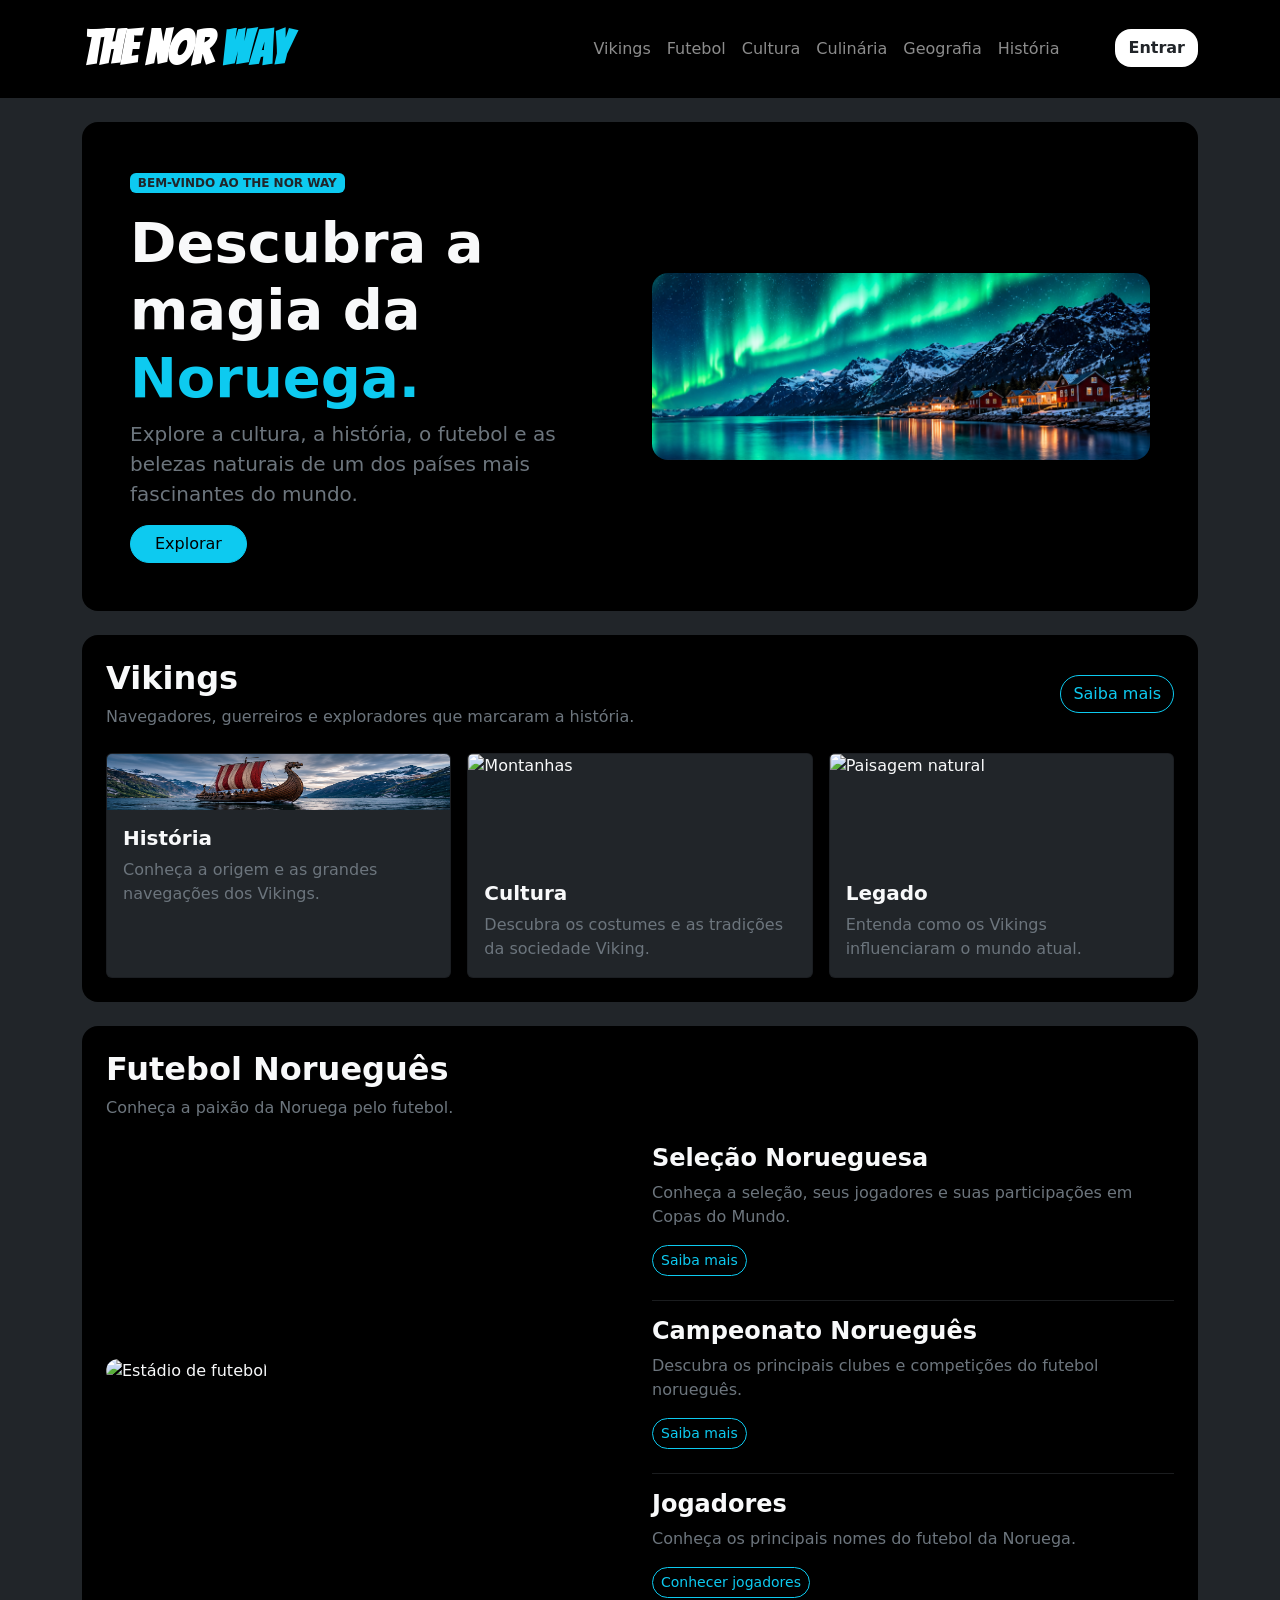
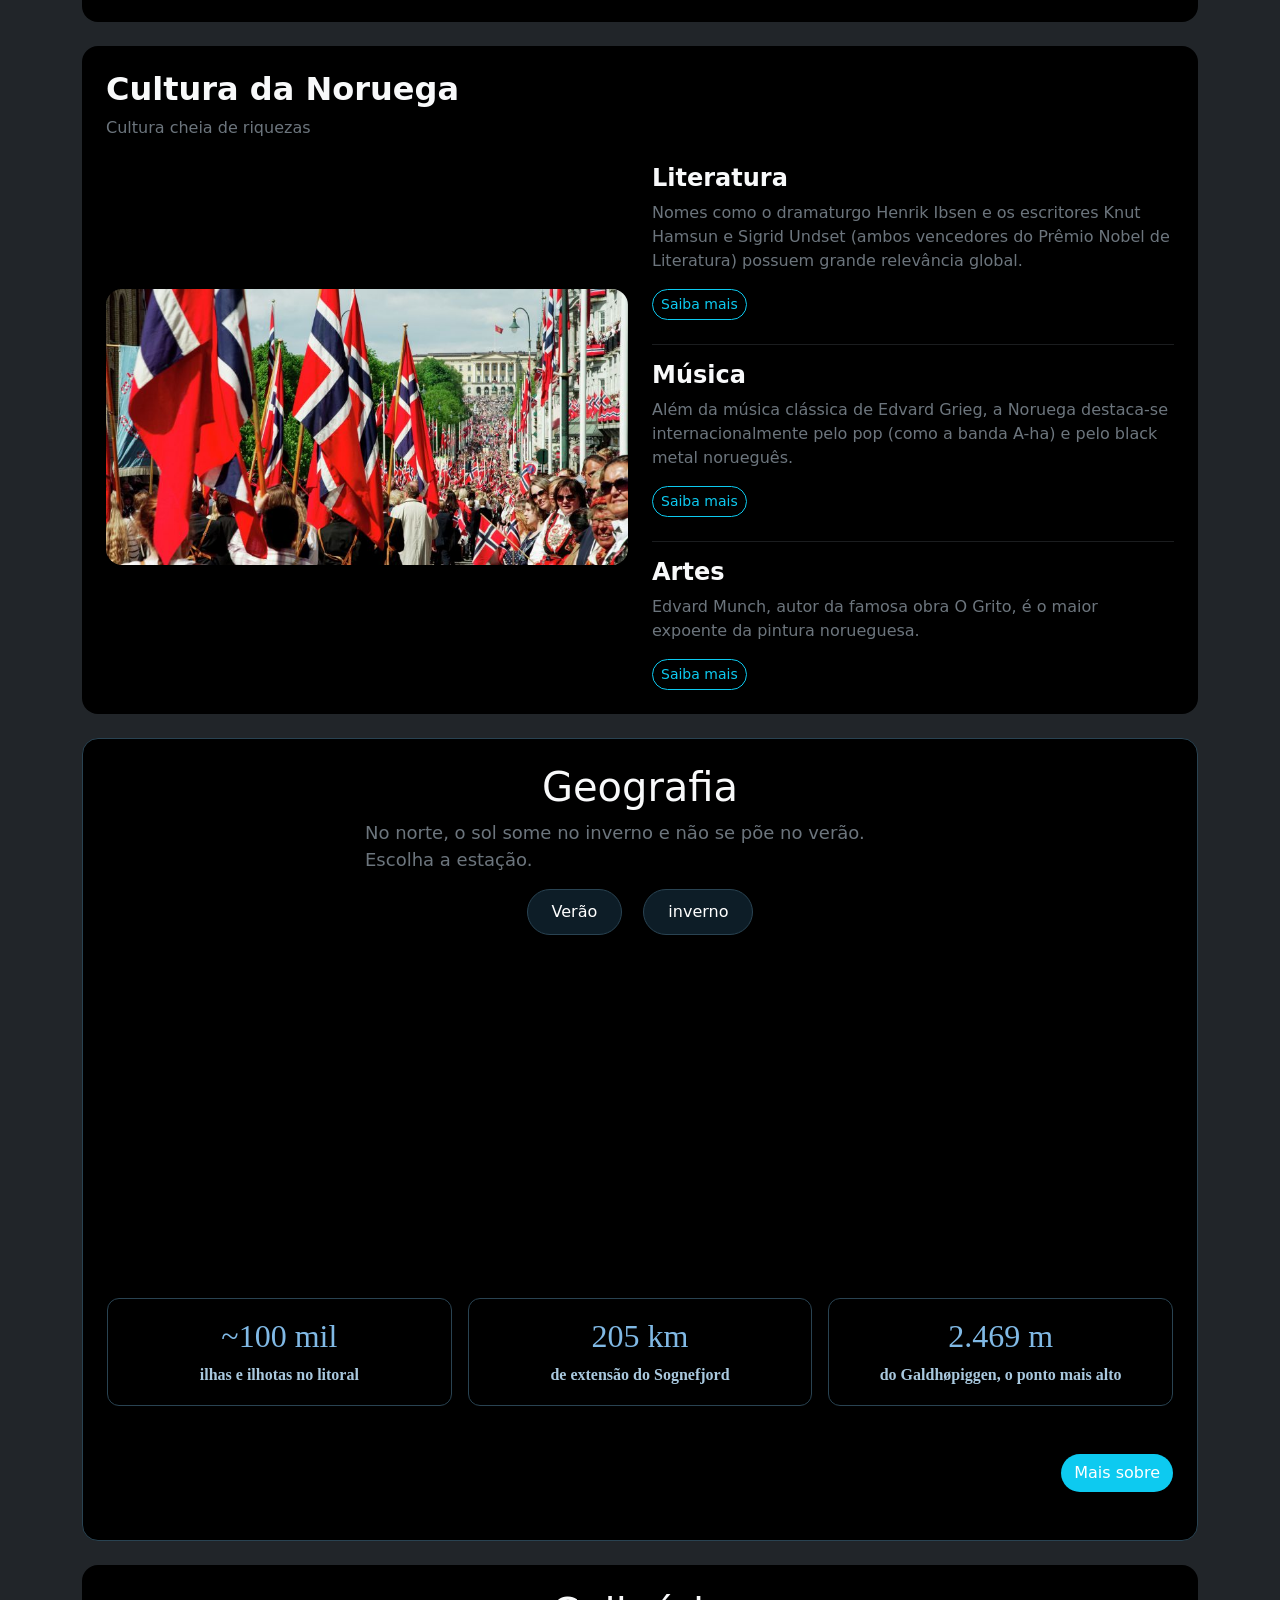
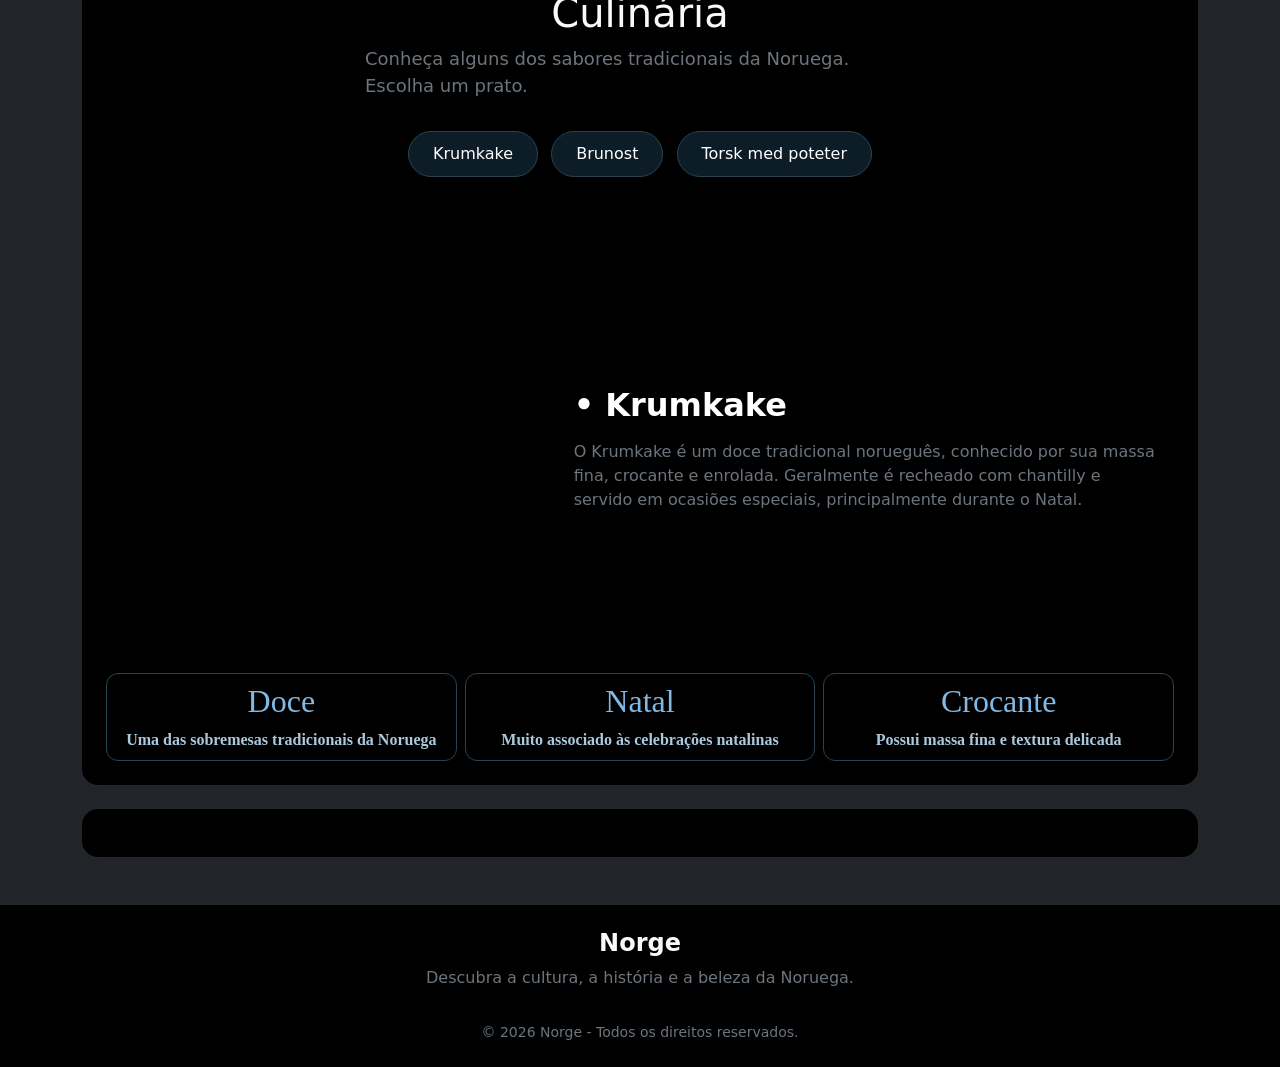
==== commit 0cc3a7e1: "Atualizando site" ====
--- a/index.html
+++ b/index.html
@@ -325,7 +325,7 @@
                 </div>
 
                 <!-- BOTÕES -->
-                <div class="d-flex justify-content-center align-items-center">
+                <div class="d-flex d-md-flex justify-content-md-center align-items-md-center text-center">
                     <div class="mt-3 gap-2 mb-4">
 
                         <button class="btn btn-estacao rounded-pill text-white me-2" id="btnKrumkake"
@@ -338,7 +338,7 @@
                             Brunost
                         </button>
 
-                        <button class="btn btn-estacao rounded-pill text-white" id="btnTorsk"
+                        <button class="btn btn-estacao rounded-pill text-white mt-3 mb-md-3" id="btnTorsk"
                             onclick="mudarPrato('torsk')">
                             Torsk med poteter
                         </button>
@@ -399,6 +399,9 @@
                 </div>
 
             </div>
+        </section>
+        <section class="bg-black p-4 rounded-4">
+
         </section>
         <!-- CONTINUE AQUI:
             NORUEGA NO GERAL
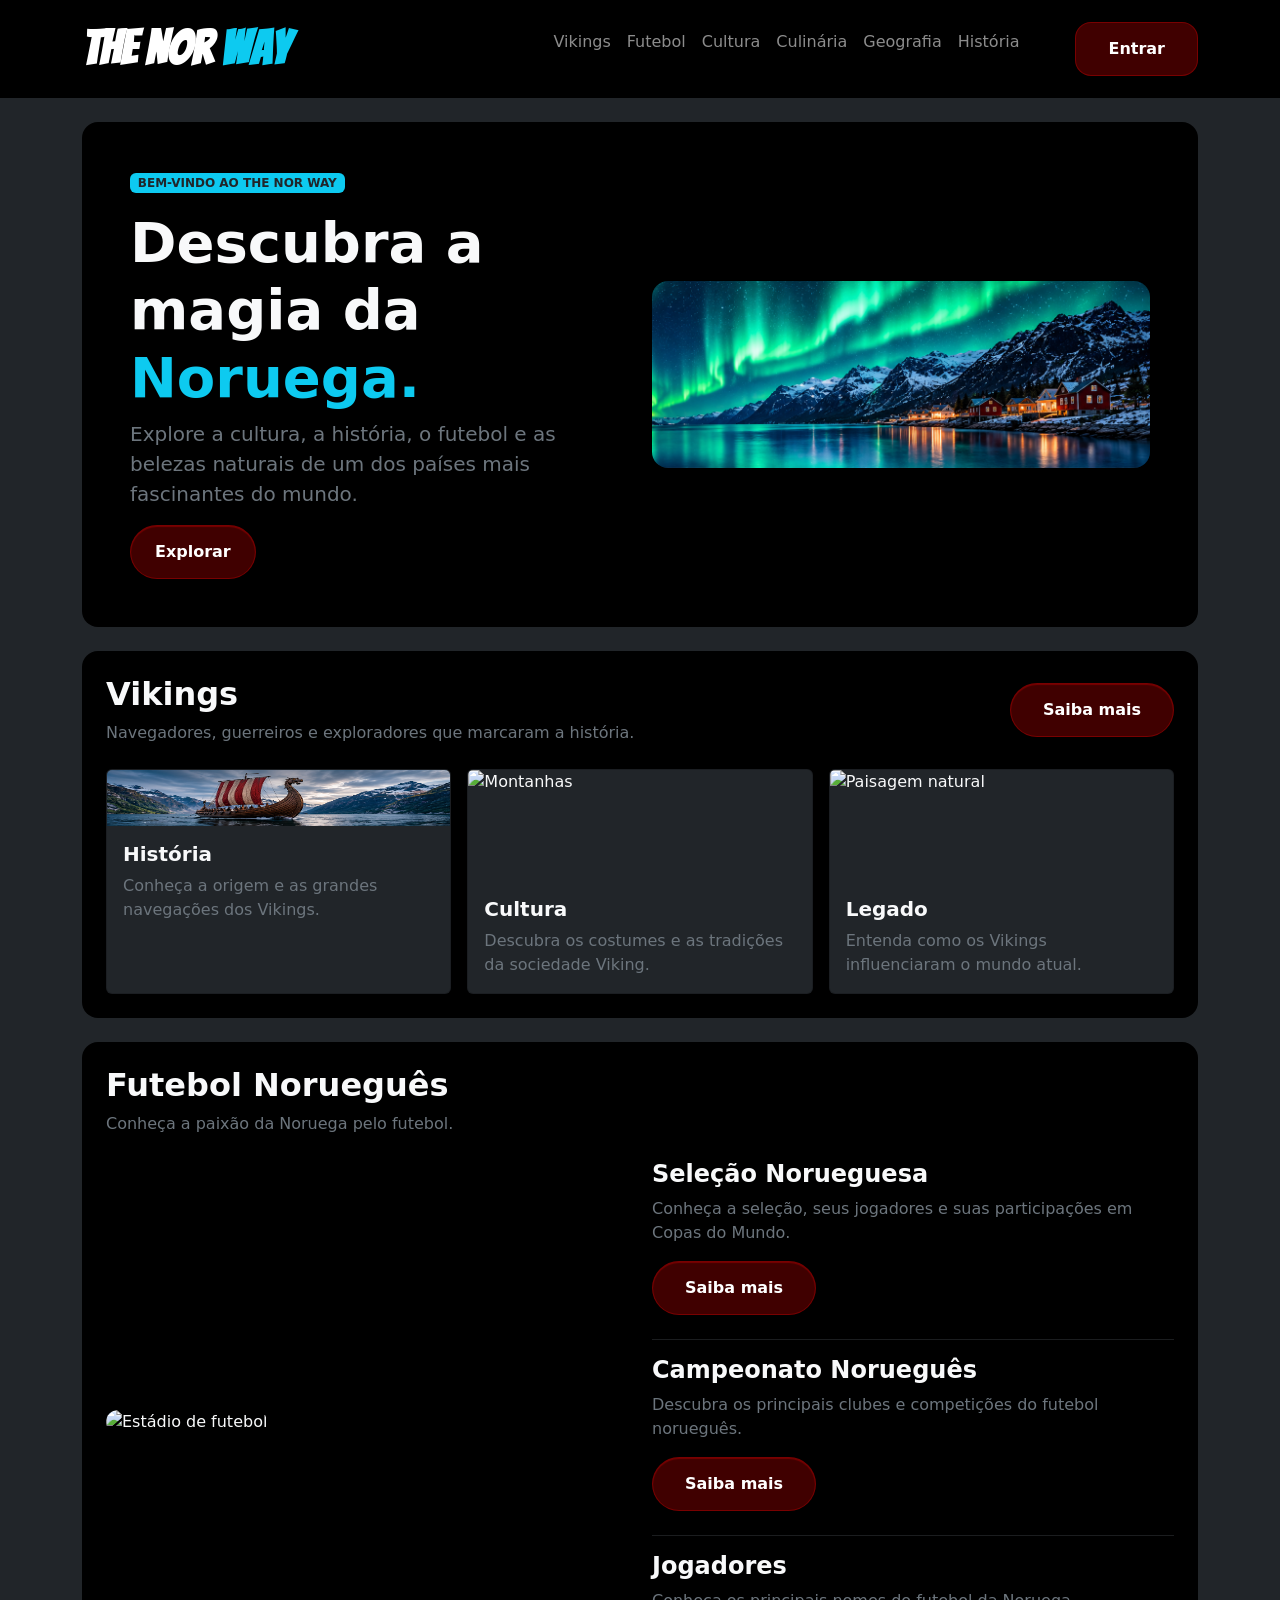
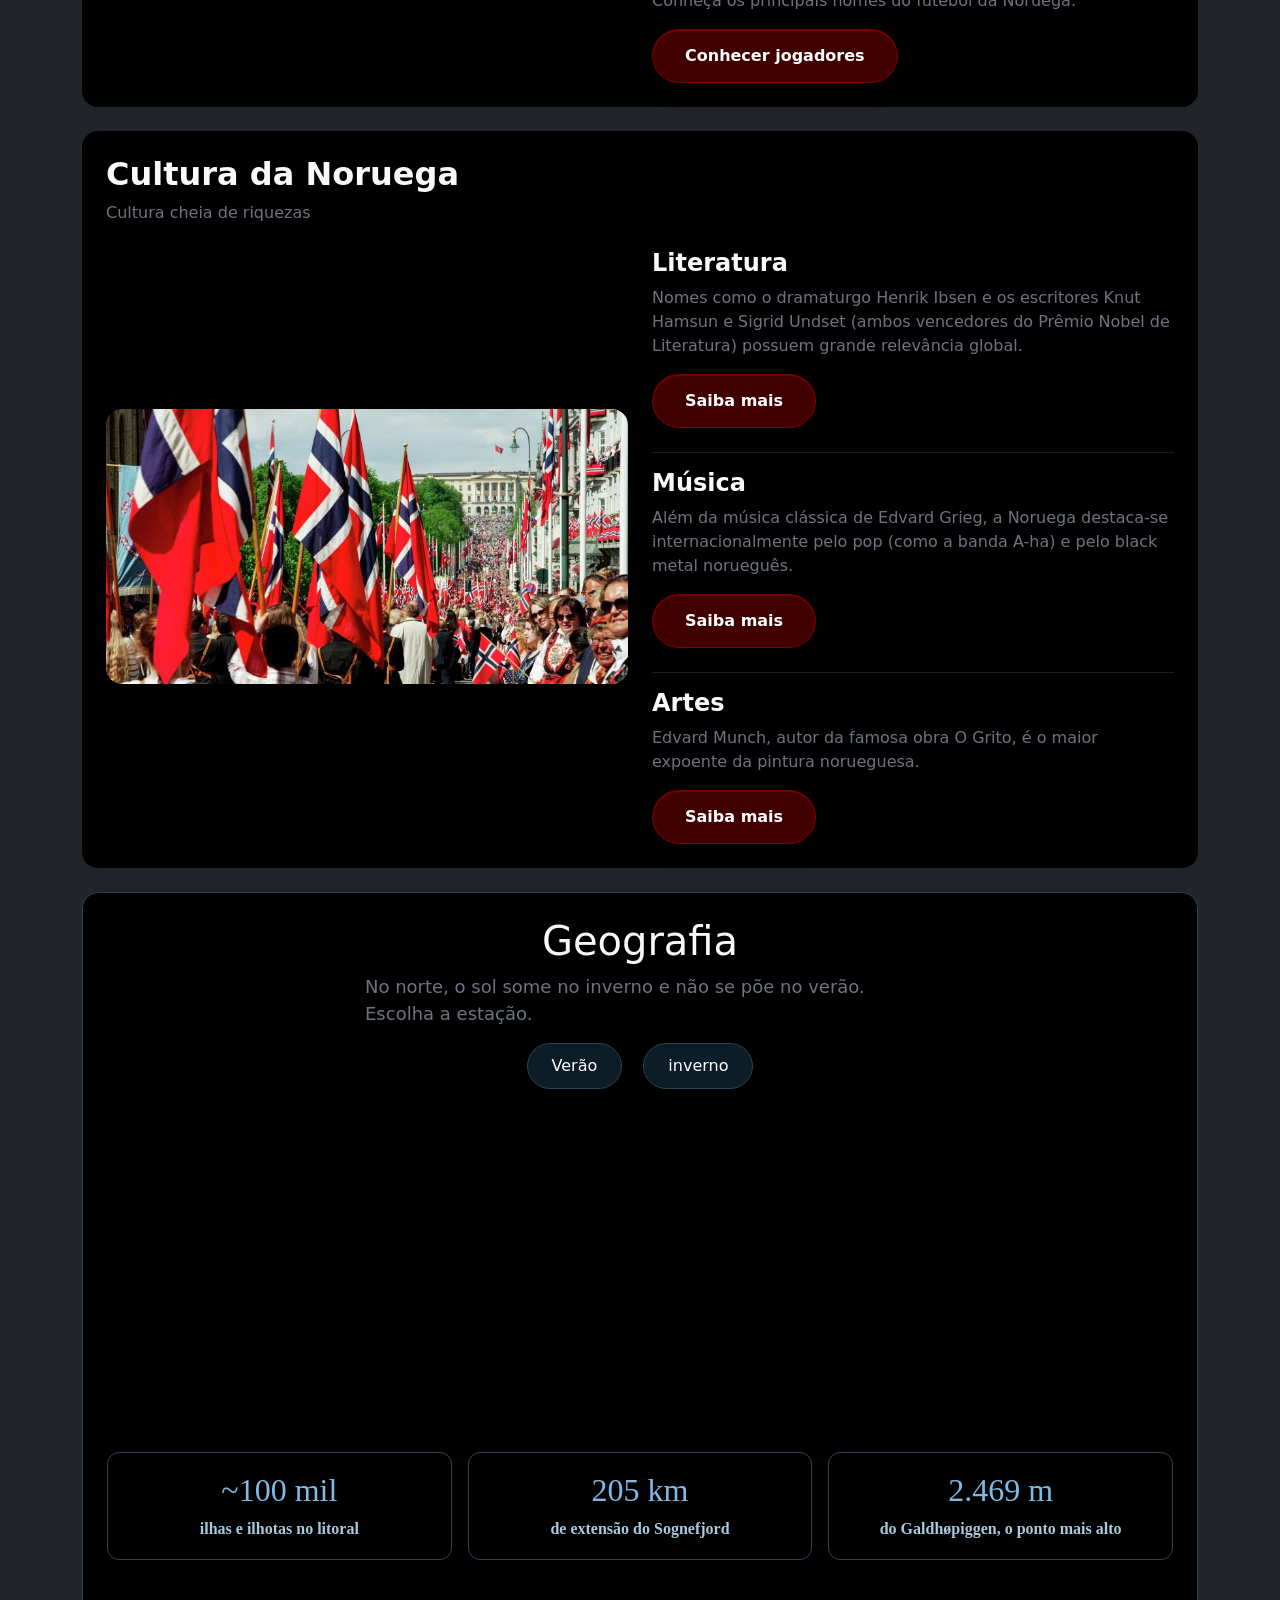
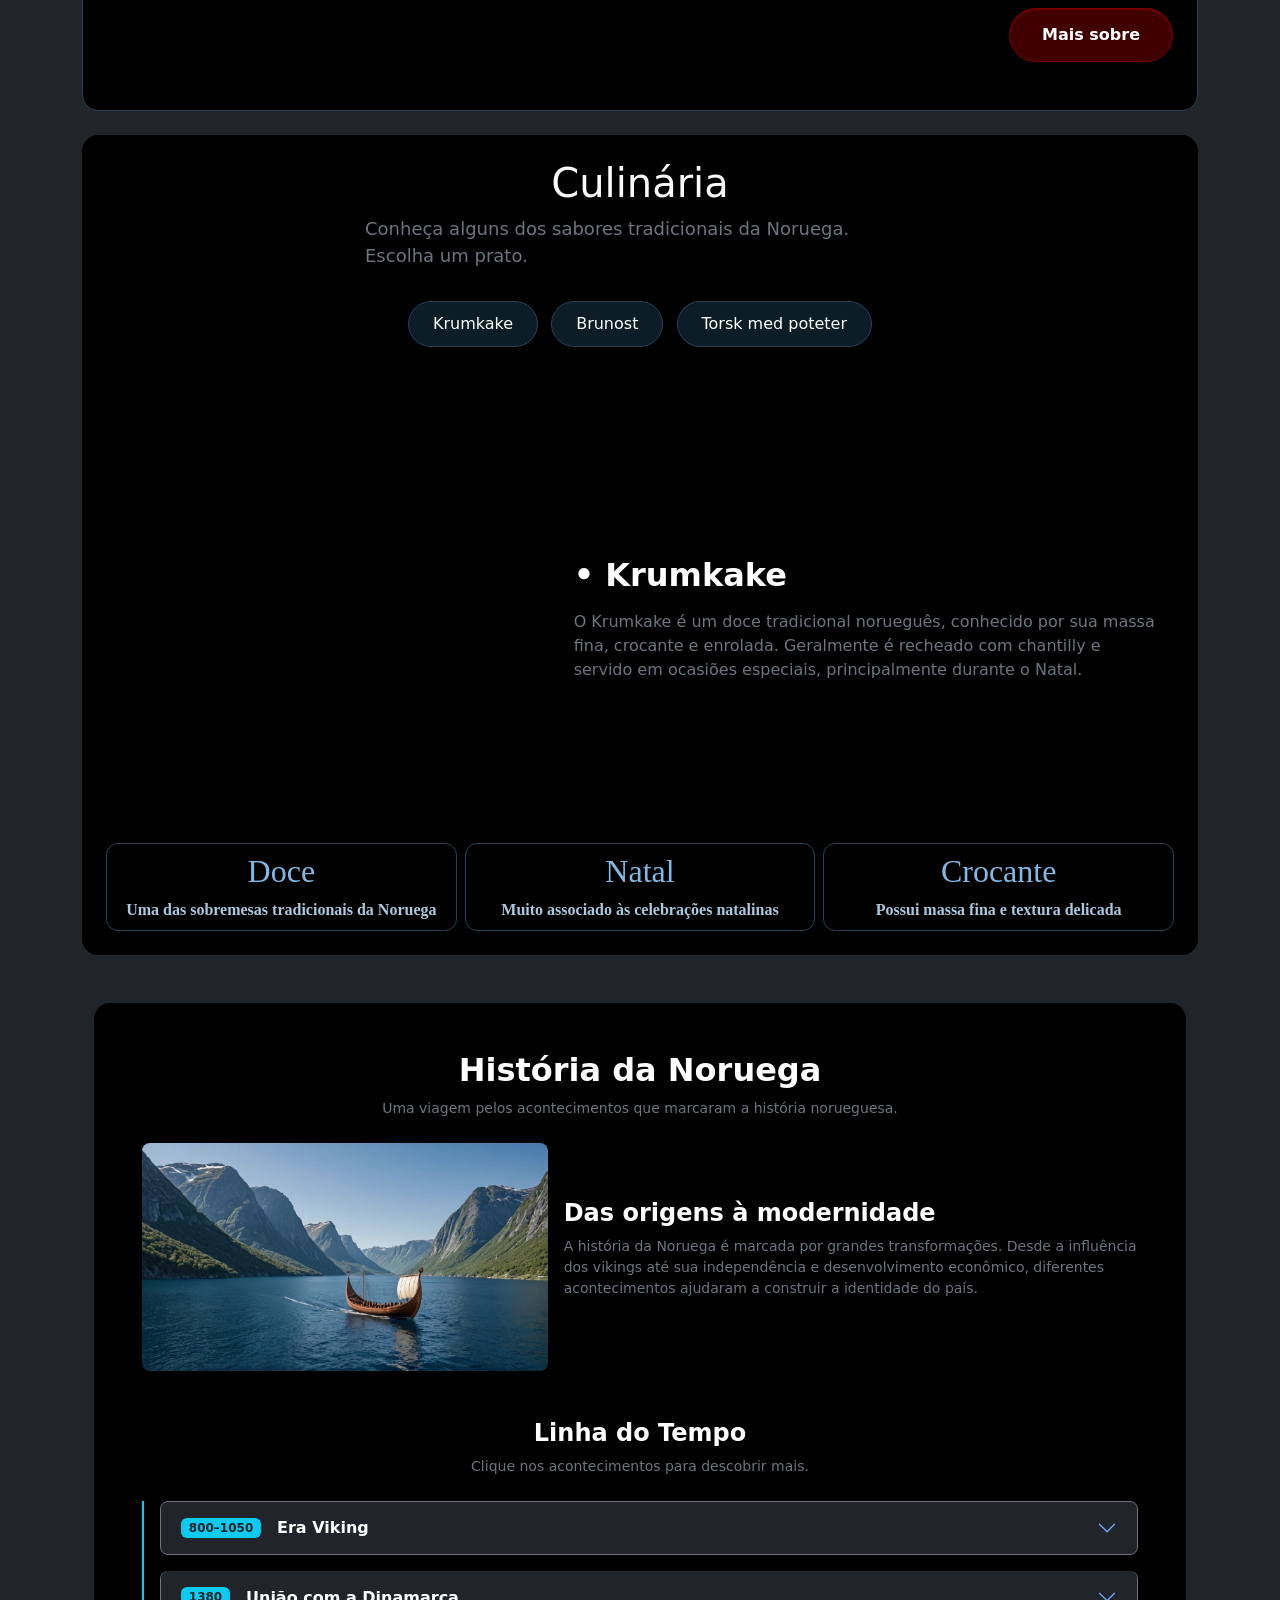
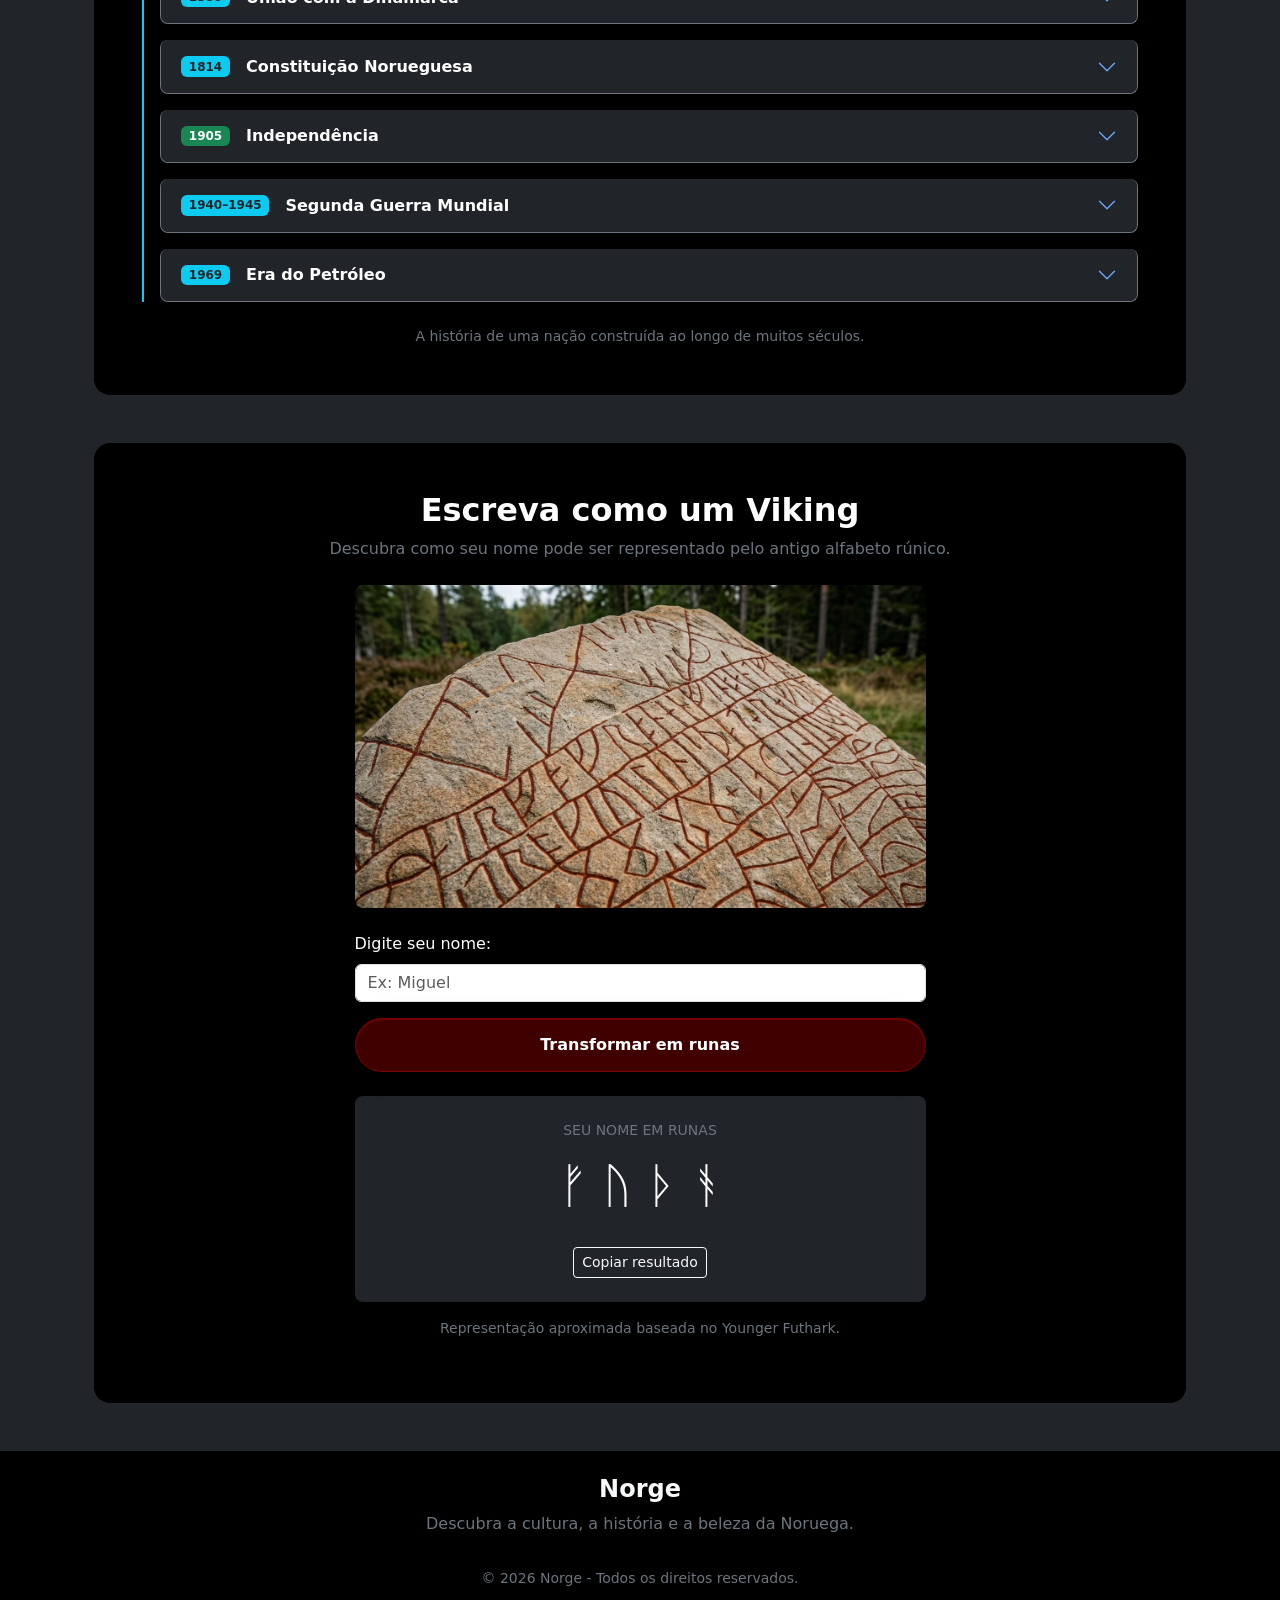
==== commit 53bdf577: "Atualizando site" ====
--- a/index.html
+++ b/index.html
@@ -29,7 +29,7 @@
             </button>
 
             <div class="collapse navbar-collapse" id="menu">
-                <ul class="navbar-nav ms-auto">
+                <ul class="navbar-nav ms-auto ">
                     <li class="nav-item">
                         <a class="nav-link" href="#vikings">Vikings</a>
                     </li>
@@ -50,7 +50,7 @@
                     </li>
                     <li class="nav-item">
                         <a id="botaoEntrar" href="./criarConta.html"
-                            class="entrar btn shadow bg-white rounded-4 fw-bold ms-5">
+                            class="entrar btn shadow rounded-4 fw-bold ms-5 botao-vidro">
                             Entrar
                         </a>
                         <!-- Aparece quando está logado -->
@@ -88,7 +88,7 @@
                         Explore a cultura, a história, o futebol e as belezas naturais de
                         um dos países mais fascinantes do mundo.
                     </p>
-                    <a href="#vikings" class="btn btn-info rounded-pill px-4">
+                    <a href="#vikings" class="btn  rounded-pill px-4 botao-vidro">
                         Explorar <i class="bi bi-arrow-right"></i>
                     </a>
                 </div>
@@ -110,7 +110,7 @@
                         Navegadores, guerreiros e exploradores que marcaram a história.
                     </p>
                 </div>
-                <a href="#" class="btn btn-outline-info rounded-pill"> Saiba mais </a>
+                <a href="#" class="btn btn-outline-info rounded-pill botao-vidro"> Saiba mais </a>
             </div>
             <div class="row g-3">
                 <div class="col-12 col-md-4">
@@ -173,7 +173,7 @@
                             Conheça a seleção, seus jogadores e suas participações em Copas
                             do Mundo.
                         </p>
-                        <a href="#" class="btn btn-outline-info btn-sm rounded-pill"> Saiba mais </a>
+                        <a href="selecao.html" class="btn btn-outline-info btn-sm rounded-pill botao-vidro"> Saiba mais </a>
                     </div>
                     <hr class="border-secondary" />
                     <div class="mb-4">
@@ -182,7 +182,7 @@
                             Descubra os principais clubes e competições do futebol
                             norueguês.
                         </p>
-                        <a href="#" class="btn btn-outline-info btn-sm rounded-pill"> Saiba mais </a>
+                        <a href="campeonato.html" class="btn btn-outline-info btn-sm rounded-pill botao-vidro"> Saiba mais </a>
                     </div>
                     <hr class="border-secondary" />
                     <div>
@@ -190,7 +190,7 @@
                         <p class="text-secondary">
                             Conheça os principais nomes do futebol da Noruega.
                         </p>
-                        <a href="./jogadores.html" class="btn btn-outline-info btn-sm rounded-pill">
+                        <a href="./jogadores.html" class="btn btn-outline-info btn-sm rounded-pill botao-vidro">
                             Conhecer jogadores
                         </a>
                     </div>
@@ -219,7 +219,7 @@
                             Nomes como o dramaturgo Henrik Ibsen e os escritores Knut Hamsun e Sigrid Undset (ambos
                             vencedores do Prêmio Nobel de Literatura) possuem grande relevância global.
                         </p>
-                        <a href="./Literatura.html" class="btn btn-outline-info btn-sm rounded-pill"> Saiba mais </a>
+                        <a href="./Literatura.html" class="btn btn-outline-info btn-sm rounded-pill botao-vidro"> Saiba mais </a>
                     </div>
                     <hr class="border-secondary" />
                     <div class="mb-4">
@@ -228,7 +228,7 @@
                             Além da música clássica de Edvard Grieg, a Noruega destaca-se internacionalmente pelo pop
                             (como a banda A-ha) e pelo black metal norueguês.
                         </p>
-                        <a href="./musica.html" class="btn btn-outline-info btn-sm rounded-pill"> Saiba mais </a>
+                        <a href="./musica.html" class="btn btn-outline-info btn-sm rounded-pill botao-vidro"> Saiba mais </a>
                     </div>
                     <hr class="border-secondary" />
                     <div>
@@ -236,7 +236,7 @@
                         <p class="text-secondary">
                             Edvard Munch, autor da famosa obra O Grito, é o maior expoente da pintura norueguesa.
                         </p>
-                        <a href="./artes.html" class="btn btn-outline-info btn-sm rounded-pill">
+                        <a href="./artes.html" class="btn btn-outline-info btn-sm rounded-pill botao-vidro">
                             Saiba mais
                         </a>
                     </div>
@@ -305,7 +305,7 @@
                     </div>
                 </div>
                 <div class="d-flex justify-content-end align-items-end mt-5">
-                    <a class="btn rounded-pill text-white bg-info">Mais sobre</a>
+                    <a class="btn rounded-pill text-white botao-vidro">Mais sobre</a>
                 </div>
         </section>
         <!--Culinária-->
@@ -400,9 +400,384 @@
 
             </div>
         </section>
-        <section class="bg-black p-4 rounded-4">
-
-        </section>
+        
+<section id="historia" class="container my-5" data-aos="zoom-in-up">
+
+    <div class="bg-black text-white rounded-4 p-4 p-md-5">
+
+        <!-- TÍTULO -->
+        <div class="text-center mb-4">
+            <h2 class="fw-bold">História da Noruega</h2>
+
+            <p class="text-secondary small">
+                Uma viagem pelos acontecimentos que
+                marcaram a história norueguesa.
+            </p>
+        </div>
+
+        <!-- INTRODUÇÃO -->
+        <div class="row align-items-center g-3 mb-5">
+
+            <div class="col-md-5">
+                <img src="./assets/img/historia-noruega.jpg.webp"
+                    class="img-fluid rounded-3 w-100"
+                    alt="História da Noruega">
+            </div>
+
+            <div class="col-md-7">
+                <h4 class="fw-bold">
+                    Das origens à modernidade
+                </h4>
+
+                <p class="text-secondary small">
+                    A história da Noruega é marcada por
+                    grandes transformações. Desde a influência
+                    dos vikings até sua independência e
+                    desenvolvimento econômico, diferentes
+                    acontecimentos ajudaram a construir
+                    a identidade do país.
+                </p>
+            </div>
+
+        </div>
+
+        <!-- LINHA DO TEMPO -->
+        <h4 class="text-center fw-bold mb-2">
+            Linha do Tempo
+        </h4>
+
+        <p class="text-secondary small text-center mb-4">
+            Clique nos acontecimentos para descobrir mais.
+        </p>
+
+        <div class="accordion border-start border-info border-2 ps-3"
+            id="historiaTimeline"
+            data-bs-theme="dark">
+
+            <!-- 1 -->
+            <div class="accordion-item bg-dark text-white border-secondary rounded-3 mb-3">
+
+                <h2 class="accordion-header">
+                    <button class="accordion-button collapsed bg-dark text-white rounded-3"
+                            type="button"
+                            data-bs-toggle="collapse"
+                            data-bs-target="#historia1">
+
+                        <span class="badge bg-info text-dark me-3">
+                            800–1050
+                        </span>
+
+                        <strong>Era Viking</strong>
+
+                    </button>
+                </h2>
+
+                <div id="historia1"
+                    class="accordion-collapse collapse"
+                    data-bs-parent="#historiaTimeline">
+
+                    <div class="accordion-body">
+
+                        <p class="text-secondary small">
+                            Os povos escandinavos ficaram conhecidos
+                            por suas navegações, explorações e
+                            atividades comerciais. Os vikings
+                            tiveram grande influência na história
+                            da Noruega.
+                        </p>
+
+                        <p class="text-info small mb-0">
+                            Você sabia? Seus navios conseguiam
+                            navegar em mares abertos e rios.
+                        </p>
+
+                    </div>
+                </div>
+            </div>
+
+            <!-- 2 -->
+            <div class="accordion-item bg-dark text-white border-secondary rounded-3 mb-3">
+
+                <h2 class="accordion-header">
+                    <button class="accordion-button collapsed bg-dark text-white rounded-3"
+                            type="button"
+                            data-bs-toggle="collapse"
+                            data-bs-target="#historia2">
+
+                        <span class="badge bg-info text-dark me-3">
+                            1380
+                        </span>
+
+                        <strong>União com a Dinamarca</strong>
+
+                    </button>
+                </h2>
+
+                <div id="historia2"
+                    class="accordion-collapse collapse"
+                    data-bs-parent="#historiaTimeline">
+
+                    <div class="accordion-body">
+
+                        <p class="text-secondary small">
+                            Noruega e Dinamarca passaram a
+                            compartilhar o mesmo monarca,
+                            iniciando uma longa união política.
+                        </p>
+
+                        <p class="text-info small mb-0">
+                            Você sabia? Copenhague tornou-se
+                            um importante centro político
+                            para a Noruega.
+                        </p>
+
+                    </div>
+                </div>
+            </div>
+
+            <!-- 3 -->
+            <div class="accordion-item bg-dark text-white border-secondary rounded-3 mb-3">
+
+                <h2 class="accordion-header">
+                    <button class="accordion-button collapsed bg-dark text-white rounded-3"
+                            type="button"
+                            data-bs-toggle="collapse"
+                            data-bs-target="#historia3">
+
+                        <span class="badge bg-info text-dark me-3">
+                            1814
+                        </span>
+
+                        <strong>Constituição Norueguesa</strong>
+
+                    </button>
+                </h2>
+
+                <div id="historia3"
+                    class="accordion-collapse collapse"
+                    data-bs-parent="#historiaTimeline">
+
+                    <div class="accordion-body">
+
+                        <p class="text-secondary small">
+                            Em 17 de maio de 1814, a Noruega
+                            aprovou sua Constituição. No mesmo
+                            ano, entrou em união com a Suécia,
+                            preservando sua Constituição.
+                        </p>
+
+                        <p class="text-info small mb-0">
+                            Você sabia? O dia 17 de maio é
+                            celebrado como o Dia Nacional
+                            da Noruega.
+                        </p>
+
+                    </div>
+                </div>
+            </div>
+
+            <!-- 4 -->
+            <div class="accordion-item bg-dark text-white border-secondary rounded-3 mb-3">
+
+                <h2 class="accordion-header">
+                    <button class="accordion-button collapsed bg-dark text-white rounded-3"
+                            type="button"
+                            data-bs-toggle="collapse"
+                            data-bs-target="#historia4">
+
+                        <span class="badge bg-success me-3">
+                            1905
+                        </span>
+
+                        <strong>Independência</strong>
+
+                    </button>
+                </h2>
+
+                <div id="historia4"
+                    class="accordion-collapse collapse"
+                    data-bs-parent="#historiaTimeline">
+
+                    <div class="accordion-body">
+
+                        <p class="text-secondary small">
+                            A união com a Suécia foi dissolvida
+                            em 1905, e a Noruega passou a ser
+                            um reino independente.
+                        </p>
+
+                        <p class="text-info small mb-0">
+                            Você sabia? Haakon VII foi escolhido
+                            como o novo rei norueguês.
+                        </p>
+
+                    </div>
+                </div>
+            </div>
+
+            <!-- 5 -->
+            <div class="accordion-item bg-dark text-white border-secondary rounded-3 mb-3">
+
+                <h2 class="accordion-header">
+                    <button class="accordion-button collapsed bg-dark text-white rounded-3"
+                            type="button"
+                            data-bs-toggle="collapse"
+                            data-bs-target="#historia5">
+
+                        <span class="badge bg-info text-dark me-3">
+                            1940–1945
+                        </span>
+
+                        <strong>Segunda Guerra Mundial</strong>
+
+                    </button>
+                </h2>
+
+                <div id="historia5"
+                    class="accordion-collapse collapse"
+                    data-bs-parent="#historiaTimeline">
+
+                    <div class="accordion-body">
+
+                        <p class="text-secondary small">
+                            A Noruega foi ocupada pela Alemanha
+                            nazista durante a Segunda Guerra
+                            Mundial. A libertação ocorreu
+                            em maio de 1945.
+                        </p>
+
+                        <p class="text-info small mb-0">
+                            Você sabia? O rei e o governo
+                            norueguês continuaram atuando
+                            no exílio durante a ocupação.
+                        </p>
+
+                    </div>
+                </div>
+            </div>
+
+            <!-- 6 -->
+            <div class="accordion-item bg-dark text-white border-secondary rounded-3">
+
+                <h2 class="accordion-header">
+                    <button class="accordion-button collapsed bg-dark text-white rounded-3"
+                            type="button"
+                            data-bs-toggle="collapse"
+                            data-bs-target="#historia6">
+
+                        <span class="badge bg-info text-dark me-3">
+                            1969
+                        </span>
+
+                        <strong>Era do Petróleo</strong>
+
+                    </button>
+                </h2>
+
+                <div id="historia6"
+                    class="accordion-collapse collapse"
+                    data-bs-parent="#historiaTimeline">
+
+                    <div class="accordion-body">
+
+                        <p class="text-secondary small">
+                            A descoberta do campo petrolífero
+                            de Ekofisk marcou uma nova fase
+                            econômica para a Noruega,
+                            impulsionando sua indústria de
+                            petróleo e gás.
+                        </p>
+
+                        <p class="text-info small mb-0">
+                            Você sabia? A produção de petróleo
+                            em Ekofisk começou em 1971.
+                        </p>
+
+                    </div>
+                </div>
+            </div>
+
+        </div>
+
+        <!-- FINAL -->
+        <p class="text-secondary small text-center mt-4 mb-0">
+            A história de uma nação construída ao longo
+            de muitos séculos.
+        </p>
+
+    </div>
+</section>
+
+<section id="runas" class="container mt-5" data-aos="zoom-in-up">
+    <div class="bg-black text-white rounded-4 p-4 p-md-5">
+
+        <div class="text-center mb-4">
+            <h2 class="fw-bold">Escreva como um Viking</h2>
+
+            <p class="text-secondary">
+                Descubra como seu nome pode ser representado
+                pelo antigo alfabeto rúnico.
+            </p>
+        </div>
+
+        <div class="row justify-content-center">
+            <div class="col-md-8 col-lg-7">
+
+                <div class="text-center mb-4">
+                    <img src="assets/img/runas.jpg"
+                        class="img-fluid rounded-3"
+                        alt="Inscrições rúnicas vikings">
+                </div>
+
+                <label for="nomeRuna"
+                    class="form-label">
+                    Digite seu nome:
+                </label>
+
+                <input type="text"
+                    id="nomeRuna"
+                    class="form-control mb-3"
+                    placeholder="Ex: Miguel">
+
+                <button type="button"
+                    class="btn btn-danger w-100 rounded-pill botao-vidro"
+                    onclick="traduzirRunas()">
+                    Transformar em runas
+                </button>
+
+                <div class="bg-dark rounded-3 p-4 mt-4 text-center">
+
+                    <p class="text-secondary small">
+                        SEU NOME EM RUNAS
+                    </p>
+
+                    <h2 id="resultadoRunas"
+                        class="display-5 text-white">
+                        ᚠ ᚢ ᚦ ᚬ
+                    </h2>
+
+                    <p id="nomeOriginal"
+                        class="text-secondary small">
+                    </p>
+
+                    <button type="button"
+                        class="btn btn-outline-light btn-sm mt-3"
+                        onclick="copiarRunas()">
+                        Copiar resultado
+                    </button>
+
+                </div>
+
+                <p class="text-secondary small text-center mt-3">
+                    Representação aproximada baseada no
+                    Younger Futhark.
+                </p>
+
+            </div>
+        </div>
+    </div>
+</section>
+
         <!-- CONTINUE AQUI:
             NORUEGA NO GERAL
             HISTÓRIA
@@ -429,8 +804,10 @@
             © 2026 Norge - Todos os direitos reservados.
         </p>
     </footer>
+    <script src="./assets/js/runas.js"></script>
     <script src="./assets/js/script.js"></script>
     <script src="https://unpkg.com/aos@next/dist/aos.js"></script>
+    <script src="./bootstrap/js/bootstrap.min.js"></script>
     <script>
         AOS.init();
     </script>
--- a/assets/css/style.css
+++ b/assets/css/style.css
@@ -1,59 +1,74 @@
-:root{
+:root {
     font-family: Georgia, serif;
 }
-body{
+
+body {
     background-color: #212221;
 }
-.image{
+
+.image {
     height: 25rem;
 }
+
 .noto-sans-linear-b-regular {
     font-family: "Noto Sans Linear B", sans-serif;
     font-weight: 400;
     font-style: normal;
 }
-.titulo{
+
+.titulo {
     font-family: "Bangers", system-ui;
     font-size: 5rem;
 }
-.titulodoInicio{
+
+.titulodoInicio {
     font-family: "Bangers", system-ui;
     font-size: 3rem;
 }
+
 .bangers-regular {
     font-family: "Bangers", system-ui;
     font-weight: 400;
     font-style: normal;
 }
-.fonte{
+
+.fonte {
     font-family: "Oswald", sans-serif;
     font-size: 1em;
 }
-.lin{
+
+.lin {
     background-color: black;
     height: 15px;
 }
+
 .bbh-bogle-regular {
     font-family: "BBH Bogle", sans-serif;
     font-weight: 400;
     font-style: normal;
 }
-.fonte02{
-    font-family: "BBH Bogle", sans-serif;  
-}
-.botaoInicio{
+
+.fonte02 {
+    font-family: "BBH Bogle", sans-serif;
+}
+
+.botaoInicio {
     cursor: pointer;
-    transition: transform 0.3s ease; 
-}
-.botaoInicio:hover{
-    transform: scale(1.1); 
-}
-.verao{
+    transition: transform 0.3s ease;
+}
+
+.botaoInicio:hover {
+    transform: scale(1.1);
+}
+
+.verao {
     background-color: #e75e6b;
 }
-.inverno{
+
+.inverno {
     background-color: #e75e6b;
 }
+
 .geografia {
     background-color: #142632;
     border: 1px solid #294352;
@@ -62,7 +77,8 @@
 .card-geografia h2 {
     color: #80b9e5;
 }
-.card-geografia{
+
+.card-geografia {
     font-family: Georgia, serif;
     font-weight: bold;
 }
@@ -186,6 +202,7 @@
     color: #a9c9df;
     margin-bottom: 0;
 }
+
 /*PARTE CULINÁRIA*/
 
 
@@ -196,3 +213,44 @@
     object-position: center;
 }
 
+.botao-vidro {
+    /* 1. Fundo semitransparente */
+    background: rgba(255, 0, 0, 0.25);
+
+    /* 2. O desfoque que cria o efeito de vidro fosco */
+    backdrop-filter: blur(10px);
+    -webkit-backdrop-filter: blur(10px);
+    /* Suporte para Safari */
+
+    /* 3. Borda fina para simular o reflexo de luz na quina do vidro */
+    border: 1px solid rgba(252, 4, 4, 0.3);
+    border-radius: 16px;
+
+    /* 4. Sombra externa para dar profundidade e brilho interno sutil */
+    box-shadow:
+        0 4px 30px rgba(0, 0, 0, 0.1),
+        inset 0 1px 1px rgba(201, 1, 1, 0.4);
+
+    /* Estilo do texto e espaçamento */
+    color: #ffffff;
+    font-size: 16px;
+    font-weight: 600;
+    padding: 14px 32px;
+    cursor: pointer;
+    transition: all 0.3s ease;
+}
+
+/* Efeito ao passar o mouse */
+.botao-vidro:hover {
+    background: rgba(255, 0, 0, 0.25);
+    border-color: rgba(255, 0, 0, 0.5);
+    transform: translateY(-2px);
+    box-shadow:
+        0 8px 32px rgba(255, 5, 5, 0.2),
+        inset 0 1px 2px rgba(255, 0, 0, 0.6);
+}
+
+/* Efeito ao clicar */
+.botao-vidro:active {
+    transform: translateY(0);
+}
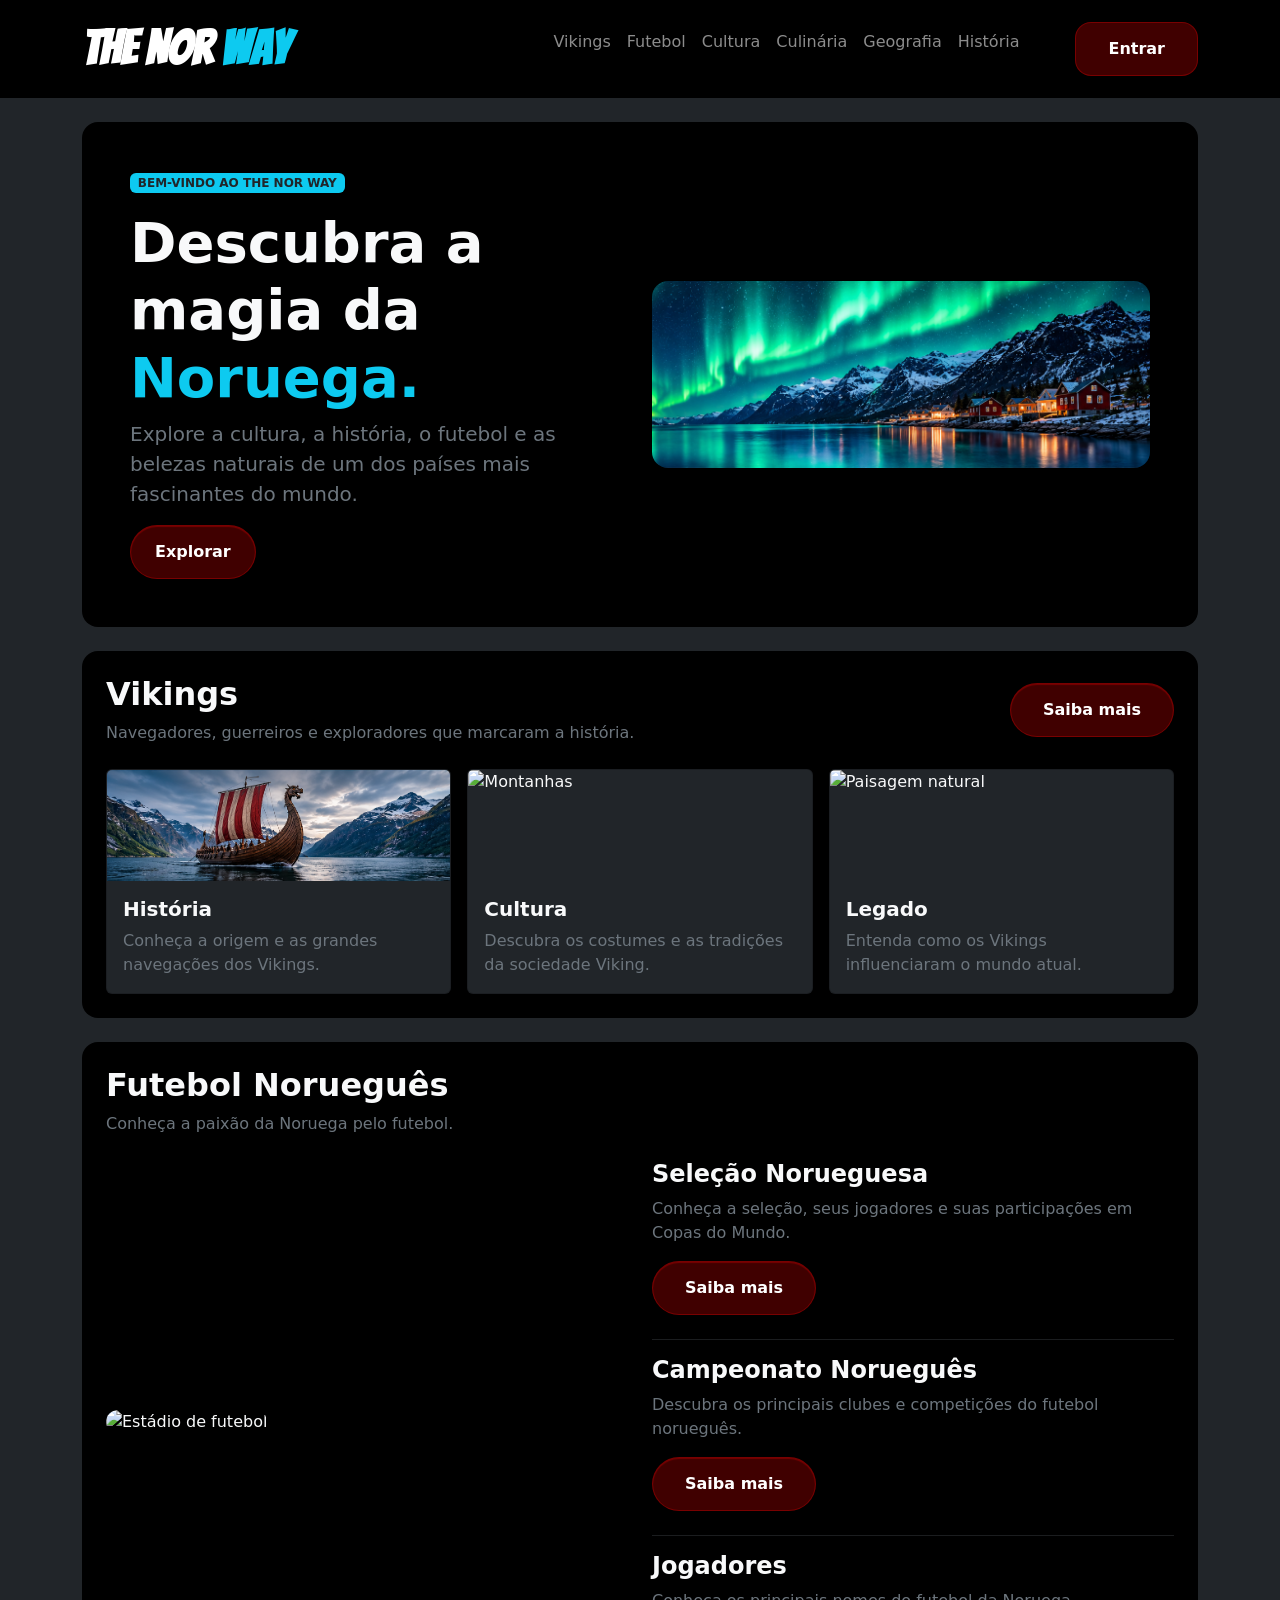
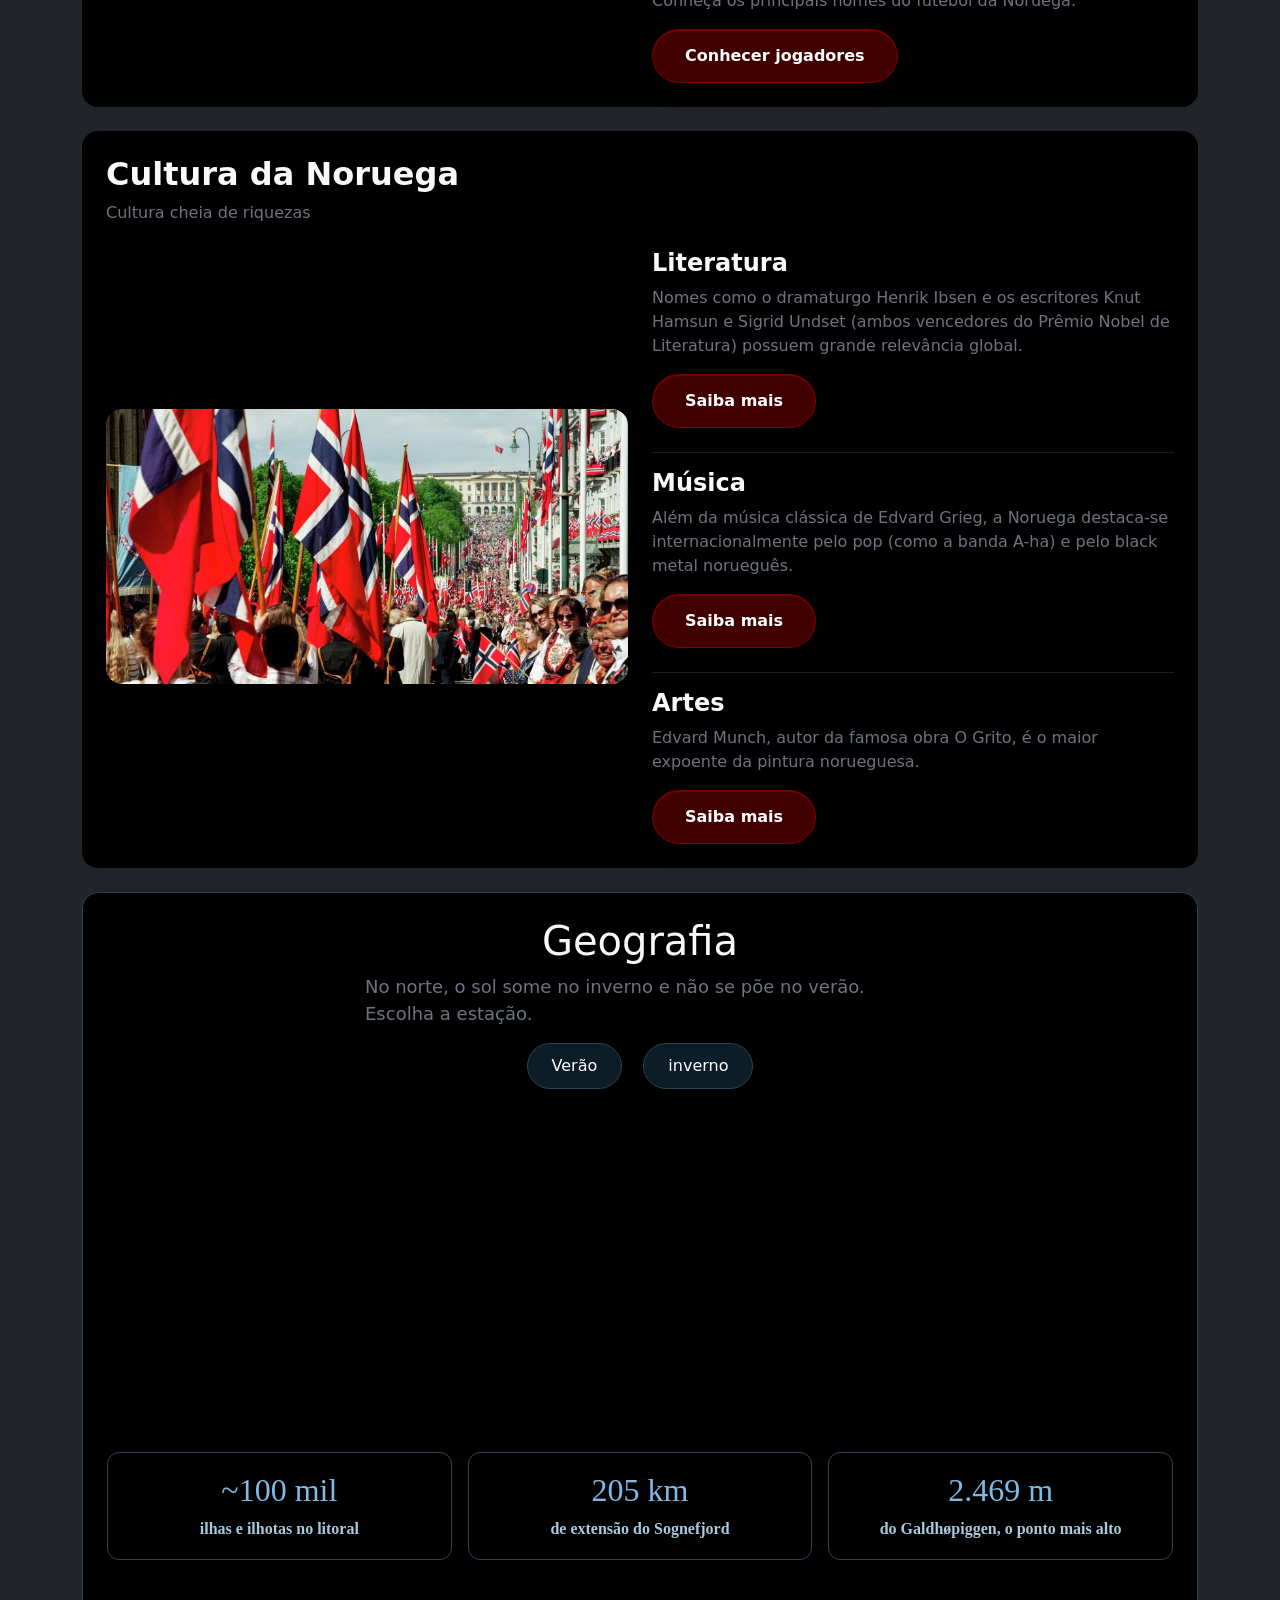
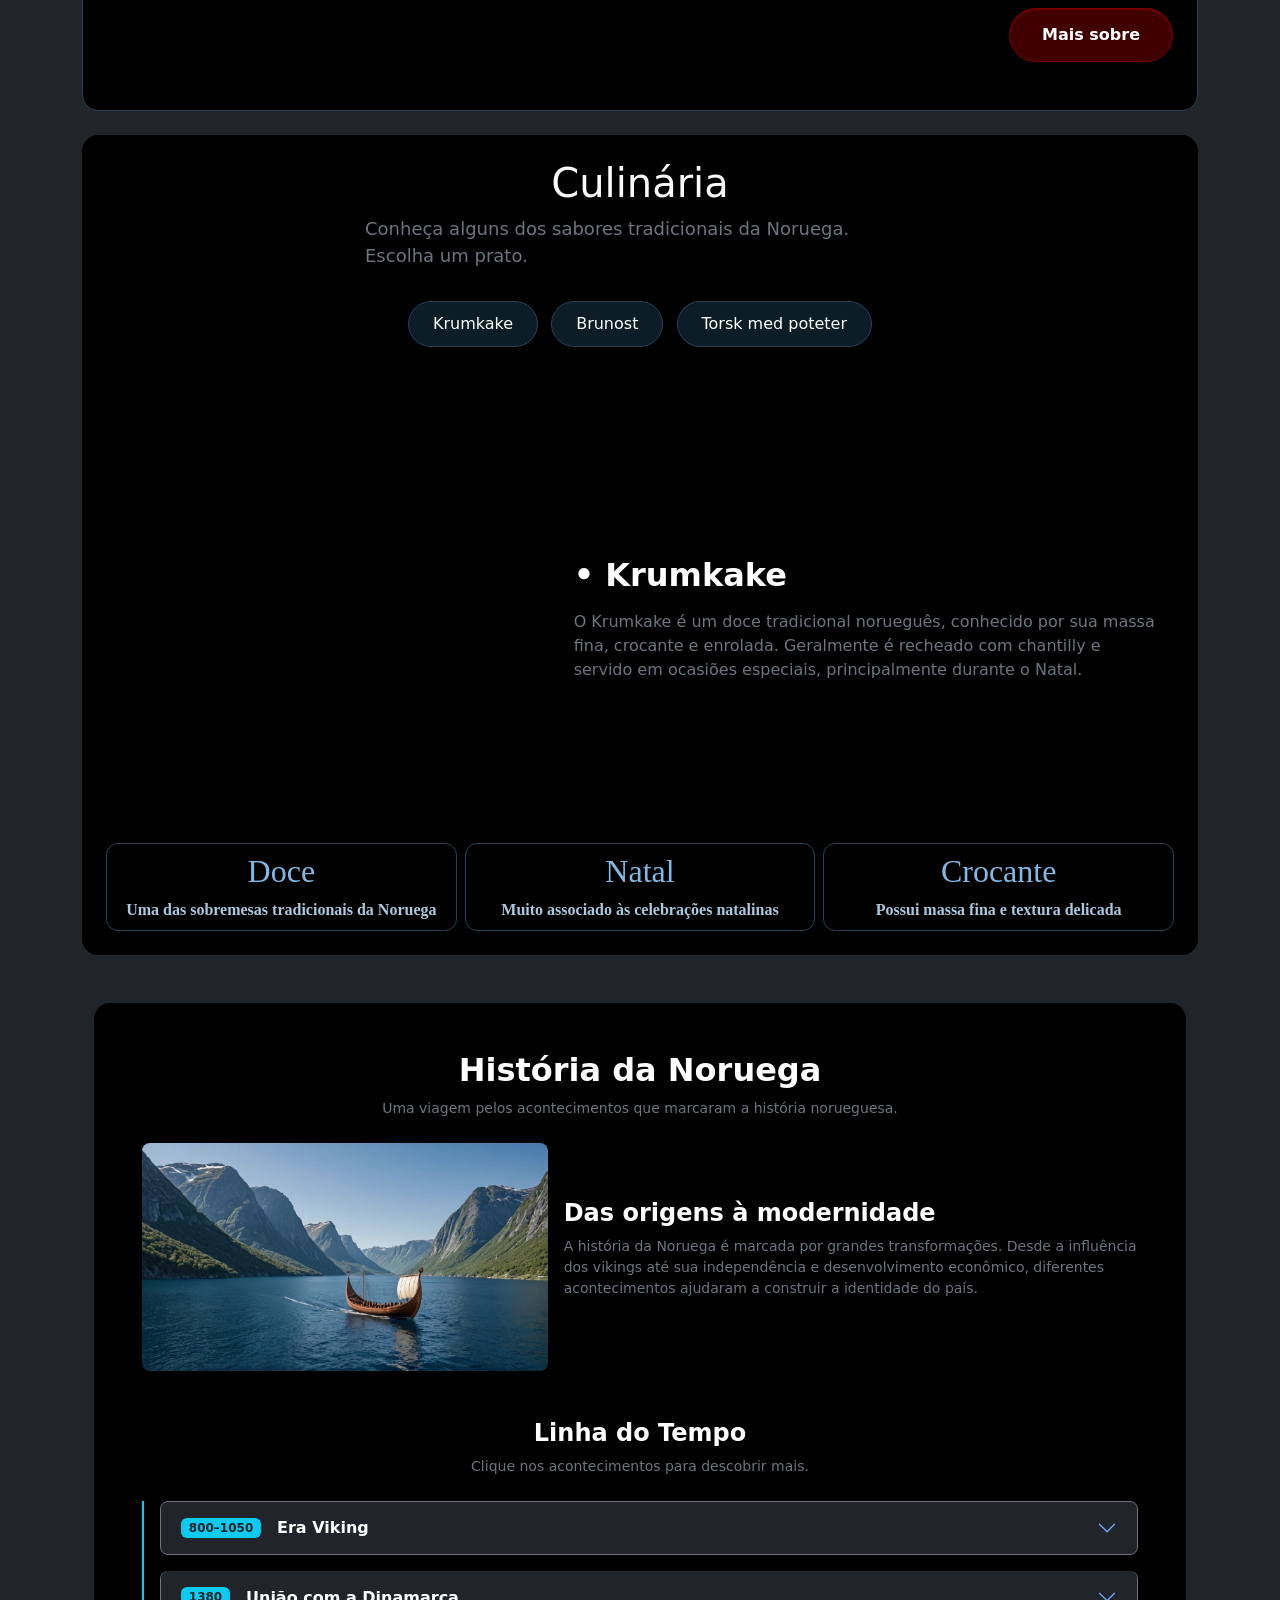
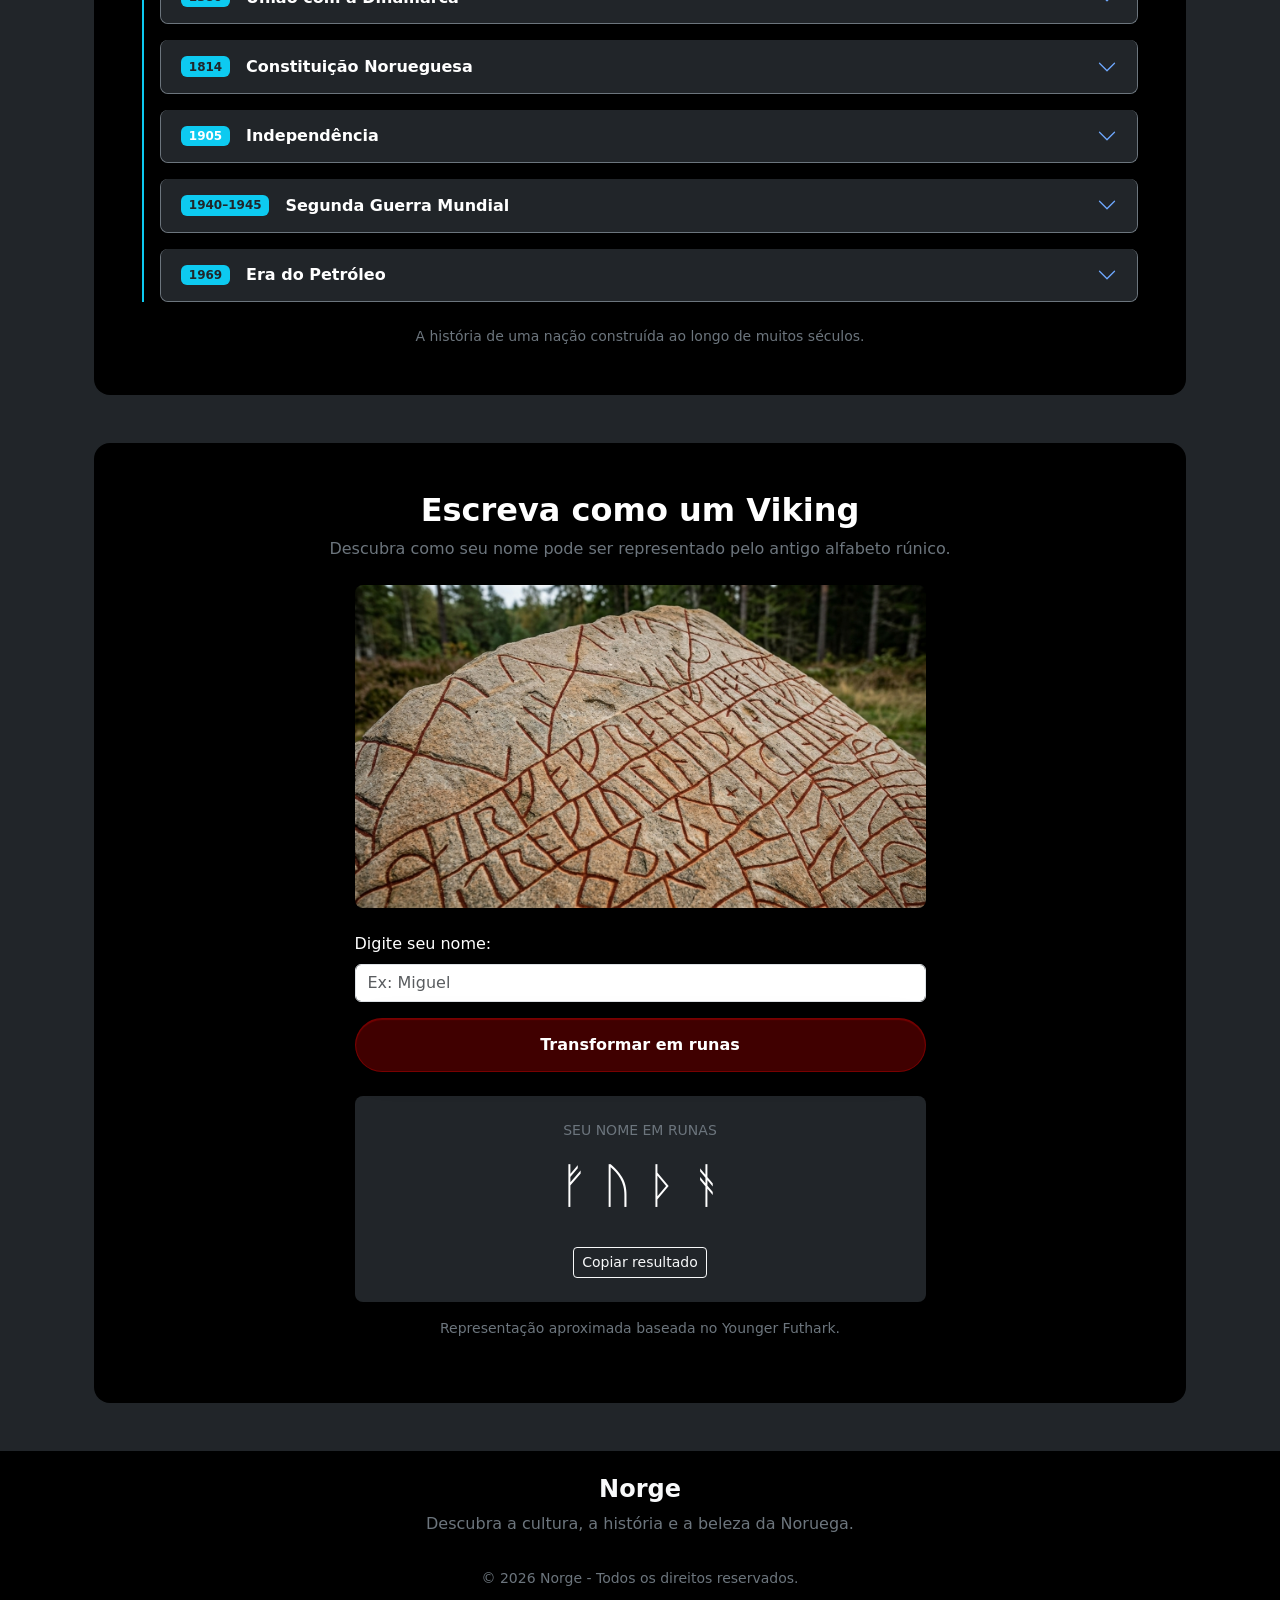
==== commit 0eb68cf1: "Atualizando site" ====
--- a/index.html
+++ b/index.html
@@ -23,11 +23,9 @@
                 <span class="titulodoInicio" data-aos="fade-right">The Nor <span class="text-info"
                         data-aos="fade-right">Way</span>
             </a>
-
             <button class="navbar-toggler" type="button" data-bs-toggle="collapse" data-bs-target="#menu">
                 <span class="navbar-toggler-icon"></span>
             </button>
-
             <div class="collapse navbar-collapse" id="menu">
                 <ul class="navbar-nav ms-auto ">
                     <li class="nav-item">
@@ -49,7 +47,7 @@
                         <a href="#cultura" class="nav-link">História</a>
                     </li>
                     <li class="nav-item">
-                        <a id="botaoEntrar" href="./criarConta.html"
+                        <a id="botaoEntrar" href=""
                             class="entrar btn shadow rounded-4 fw-bold ms-5 botao-vidro">
                             Entrar
                         </a>
@@ -110,12 +108,12 @@
                         Navegadores, guerreiros e exploradores que marcaram a história.
                     </p>
                 </div>
-                <a href="#" class="btn btn-outline-info rounded-pill botao-vidro"> Saiba mais </a>
+                <a href="vikings.html" class="btn btn-outline-info rounded-pill botao-vidro"> Saiba mais </a>
             </div>
             <div class="row g-3">
                 <div class="col-12 col-md-4">
                     <div class="card bg-dark text-light h-100">
-                        <img src="./assets/img/barcoViking.png" class="card-img-top h-25" alt="Paisagem marítima" />
+                        <img src="./assets/img/barcoViking.png" class="card-img-top h-50 object-fit-cover" alt="Paisagem marítima" />
                         <div class="card-body">
                             <h5 class="card-title fw-bold">História</h5>
                             <p class="card-text text-secondary">
@@ -210,7 +208,7 @@
             </div>
             <div class="row align-items-center g-4">
                 <div class="col-md-6">
-                    <img src="./assets/img/17demaio.jpg" class="img-fluid rounded-4" alt="Estádio de futebol" />
+                    <img src="./assets/img/17deMaio.jpg" class="img-fluid rounded-4" alt="Estádio de futebol" />
                 </div>
                 <div class="col-md-6">
                     <div class="mb-4">
@@ -263,40 +261,31 @@
                 </div>
                 <!-- CENÁRIO -->
                 <div id="cenario" class="cenario inverno" data-aos="flip-down">
-
                     <div class="ceu"></div>
                     <div class="mar"></div>
-
                     <div class="astro"></div>
-
                     <div class="informacao bg-secondary">
                         <h4 id="tituloCenario">Noite polar</h4>
-
                         <p id="textoCenario">
                             Entre novembro e janeiro, o sol não aparece no extremo norte.
                             É a melhor época para a aurora boreal.
                         </p>
                     </div>
-
-                </div>
-
+                </div>
                 <!-- CARDS -->
                 <div class="row g-3 mt-2">
-
                     <div class="col-12 col-md-4">
                         <div class="card-geografia">
                             <h2>~100 mil</h2>
                             <p>ilhas e ilhotas no litoral</p>
                         </div>
                     </div>
-
                     <div class="col-12 col-md-4">
                         <div class="card-geografia">
                             <h2>205 km</h2>
                             <p>de extensão do Sognefjord</p>
                         </div>
                     </div>
-
                     <div class="col-12 col-md-4">
                         <div class="card-geografia">
                             <h2 class="">2.469 m</h2>
@@ -305,39 +294,33 @@
                     </div>
                 </div>
                 <div class="d-flex justify-content-end align-items-end mt-5">
-                    <a class="btn rounded-pill text-white botao-vidro">Mais sobre</a>
+                    <a href="./geografia.html" class="btn rounded-pill text-white botao-vidro">Mais sobre</a>
                 </div>
         </section>
         <!--Culinária-->
         <section id="culinaria" class="container bg-black rounded-4 p-3 p-md-4 mb-4 culinaria" data-aos="zoom-in-up">
-
             <!-- TÍTULO -->
             <div class="mb-4">
                 <div class="d-flex justify-content-center align-items-center">
                     <h1 class="titulo-geografia">Culinária</h1>
                 </div>
-
                 <div class="justify-content-center d-flex">
                     <p class="descricao-geografia text-secondary">
                         Conheça alguns dos sabores tradicionais da Noruega.
                         Escolha um prato.
                     </p>
                 </div>
-
                 <!-- BOTÕES -->
                 <div class="d-flex d-md-flex justify-content-md-center align-items-md-center text-center">
                     <div class="mt-3 gap-2 mb-4">
-
                         <button class="btn btn-estacao rounded-pill text-white me-2" id="btnKrumkake"
                             onclick="mudarPrato('krumkake')">
                             Krumkake
                         </button>
-
                         <button class="btn btn-estacao rounded-pill text-white me-2" id="btnBrunost"
                             onclick="mudarPrato('brunost')">
                             Brunost
                         </button>
-
                         <button class="btn btn-estacao rounded-pill text-white mt-3 mb-md-3" id="btnTorsk"
                             onclick="mudarPrato('torsk')">
                             Torsk med poteter
@@ -367,10 +350,8 @@
                     </div>
                 </div>
             </div>
-
             <!-- CARDS INFORMATIVOS -->
             <div class="row g-2 mt-2">
-
                 <div class="col-12 col-md-4">
                     <div class="card-geografia h-100 text-center p-2" data-aos="zoom-out-right">
                         <h2 id="dado1">Doce</h2>
@@ -379,7 +360,6 @@
                         </p>
                     </div>
                 </div>
-
                 <div class="col-12 col-md-4">
                     <div class="card-geografia h-100 text-center p-2" data-aos="zoom-out">
                         <h2 id="dado2">Natal</h2>
@@ -388,7 +368,6 @@
                         </p>
                     </div>
                 </div>
-
                 <div class="col-12 col-md-4">
                     <div class="card-geografia h-100 text-center p-2" data-aos="zoom-out-left">
                         <h2 id="dado3">Crocante</h2>
@@ -397,27 +376,21 @@
                         </p>
                     </div>
                 </div>
-
             </div>
         </section>
         
 <section id="historia" class="container my-5" data-aos="zoom-in-up">
-
     <div class="bg-black text-white rounded-4 p-4 p-md-5">
-
         <!-- TÍTULO -->
         <div class="text-center mb-4">
             <h2 class="fw-bold">História da Noruega</h2>
-
             <p class="text-secondary small">
                 Uma viagem pelos acontecimentos que
                 marcaram a história norueguesa.
             </p>
         </div>
-
         <!-- INTRODUÇÃO -->
         <div class="row align-items-center g-3 mb-5">
-
             <div class="col-md-5">
                 <img src="./assets/img/historia-noruega.jpg.webp"
                     class="img-fluid rounded-3 w-100"
@@ -456,28 +429,21 @@
 
             <!-- 1 -->
             <div class="accordion-item bg-dark text-white border-secondary rounded-3 mb-3">
-
                 <h2 class="accordion-header">
                     <button class="accordion-button collapsed bg-dark text-white rounded-3"
                             type="button"
                             data-bs-toggle="collapse"
                             data-bs-target="#historia1">
-
                         <span class="badge bg-info text-dark me-3">
                             800–1050
                         </span>
-
                         <strong>Era Viking</strong>
-
                     </button>
                 </h2>
-
                 <div id="historia1"
                     class="accordion-collapse collapse"
                     data-bs-parent="#historiaTimeline">
-
                     <div class="accordion-body">
-
                         <p class="text-secondary small">
                             Os povos escandinavos ficaram conhecidos
                             por suas navegações, explorações e
@@ -485,93 +451,71 @@
                             tiveram grande influência na história
                             da Noruega.
                         </p>
-
                         <p class="text-info small mb-0">
                             Você sabia? Seus navios conseguiam
                             navegar em mares abertos e rios.
                         </p>
-
-                    </div>
-                </div>
-            </div>
-
+                    </div>
+                </div>
+            </div>
             <!-- 2 -->
             <div class="accordion-item bg-dark text-white border-secondary rounded-3 mb-3">
-
                 <h2 class="accordion-header">
                     <button class="accordion-button collapsed bg-dark text-white rounded-3"
                             type="button"
                             data-bs-toggle="collapse"
                             data-bs-target="#historia2">
-
                         <span class="badge bg-info text-dark me-3">
                             1380
                         </span>
-
                         <strong>União com a Dinamarca</strong>
-
                     </button>
                 </h2>
-
                 <div id="historia2"
                     class="accordion-collapse collapse"
                     data-bs-parent="#historiaTimeline">
-
                     <div class="accordion-body">
-
                         <p class="text-secondary small">
                             Noruega e Dinamarca passaram a
                             compartilhar o mesmo monarca,
                             iniciando uma longa união política.
                         </p>
-
                         <p class="text-info small mb-0">
                             Você sabia? Copenhague tornou-se
                             um importante centro político
                             para a Noruega.
                         </p>
-
-                    </div>
-                </div>
-            </div>
-
+                    </div>
+                </div>
+            </div>
             <!-- 3 -->
             <div class="accordion-item bg-dark text-white border-secondary rounded-3 mb-3">
-
                 <h2 class="accordion-header">
                     <button class="accordion-button collapsed bg-dark text-white rounded-3"
                             type="button"
                             data-bs-toggle="collapse"
                             data-bs-target="#historia3">
-
                         <span class="badge bg-info text-dark me-3">
                             1814
                         </span>
-
                         <strong>Constituição Norueguesa</strong>
-
                     </button>
                 </h2>
-
                 <div id="historia3"
                     class="accordion-collapse collapse"
                     data-bs-parent="#historiaTimeline">
-
                     <div class="accordion-body">
-
                         <p class="text-secondary small">
                             Em 17 de maio de 1814, a Noruega
                             aprovou sua Constituição. No mesmo
                             ano, entrou em união com a Suécia,
                             preservando sua Constituição.
                         </p>
-
                         <p class="text-info small mb-0">
                             Você sabia? O dia 17 de maio é
                             celebrado como o Dia Nacional
                             da Noruega.
                         </p>
-
                     </div>
                 </div>
             </div>
@@ -584,22 +528,16 @@
                             type="button"
                             data-bs-toggle="collapse"
                             data-bs-target="#historia4">
-
-                        <span class="badge bg-success me-3">
+                        <span class="badge bg-info me-3">
                             1905
                         </span>
-
                         <strong>Independência</strong>
-
                     </button>
                 </h2>
-
                 <div id="historia4"
                     class="accordion-collapse collapse"
                     data-bs-parent="#historiaTimeline">
-
                     <div class="accordion-body">
-
                         <p class="text-secondary small">
                             A união com a Suécia foi dissolvida
                             em 1905, e a Noruega passou a ser
@@ -610,76 +548,58 @@
                             Você sabia? Haakon VII foi escolhido
                             como o novo rei norueguês.
                         </p>
-
                     </div>
                 </div>
             </div>
 
             <!-- 5 -->
             <div class="accordion-item bg-dark text-white border-secondary rounded-3 mb-3">
-
                 <h2 class="accordion-header">
                     <button class="accordion-button collapsed bg-dark text-white rounded-3"
                             type="button"
                             data-bs-toggle="collapse"
                             data-bs-target="#historia5">
-
                         <span class="badge bg-info text-dark me-3">
                             1940–1945
                         </span>
-
                         <strong>Segunda Guerra Mundial</strong>
-
                     </button>
                 </h2>
-
                 <div id="historia5"
                     class="accordion-collapse collapse"
                     data-bs-parent="#historiaTimeline">
-
                     <div class="accordion-body">
-
                         <p class="text-secondary small">
                             A Noruega foi ocupada pela Alemanha
                             nazista durante a Segunda Guerra
                             Mundial. A libertação ocorreu
                             em maio de 1945.
                         </p>
-
                         <p class="text-info small mb-0">
                             Você sabia? O rei e o governo
                             norueguês continuaram atuando
                             no exílio durante a ocupação.
                         </p>
-
-                    </div>
-                </div>
-            </div>
-
+                    </div>
+                </div>
+            </div>
             <!-- 6 -->
             <div class="accordion-item bg-dark text-white border-secondary rounded-3">
-
                 <h2 class="accordion-header">
                     <button class="accordion-button collapsed bg-dark text-white rounded-3"
                             type="button"
                             data-bs-toggle="collapse"
                             data-bs-target="#historia6">
-
                         <span class="badge bg-info text-dark me-3">
                             1969
                         </span>
-
                         <strong>Era do Petróleo</strong>
-
                     </button>
                 </h2>
-
                 <div id="historia6"
                     class="accordion-collapse collapse"
                     data-bs-parent="#historiaTimeline">
-
                     <div class="accordion-body">
-
                         <p class="text-secondary small">
                             A descoberta do campo petrolífero
                             de Ekofisk marcou uma nova fase
@@ -687,18 +607,14 @@
                             impulsionando sua indústria de
                             petróleo e gás.
                         </p>
-
                         <p class="text-info small mb-0">
                             Você sabia? A produção de petróleo
                             em Ekofisk começou em 1971.
                         </p>
-
-                    </div>
-                </div>
-            </div>
-
+                    </div>
+                </div>
+            </div>
         </div>
-
         <!-- FINAL -->
         <p class="text-secondary small text-center mt-4 mb-0">
             A história de uma nação construída ao longo
